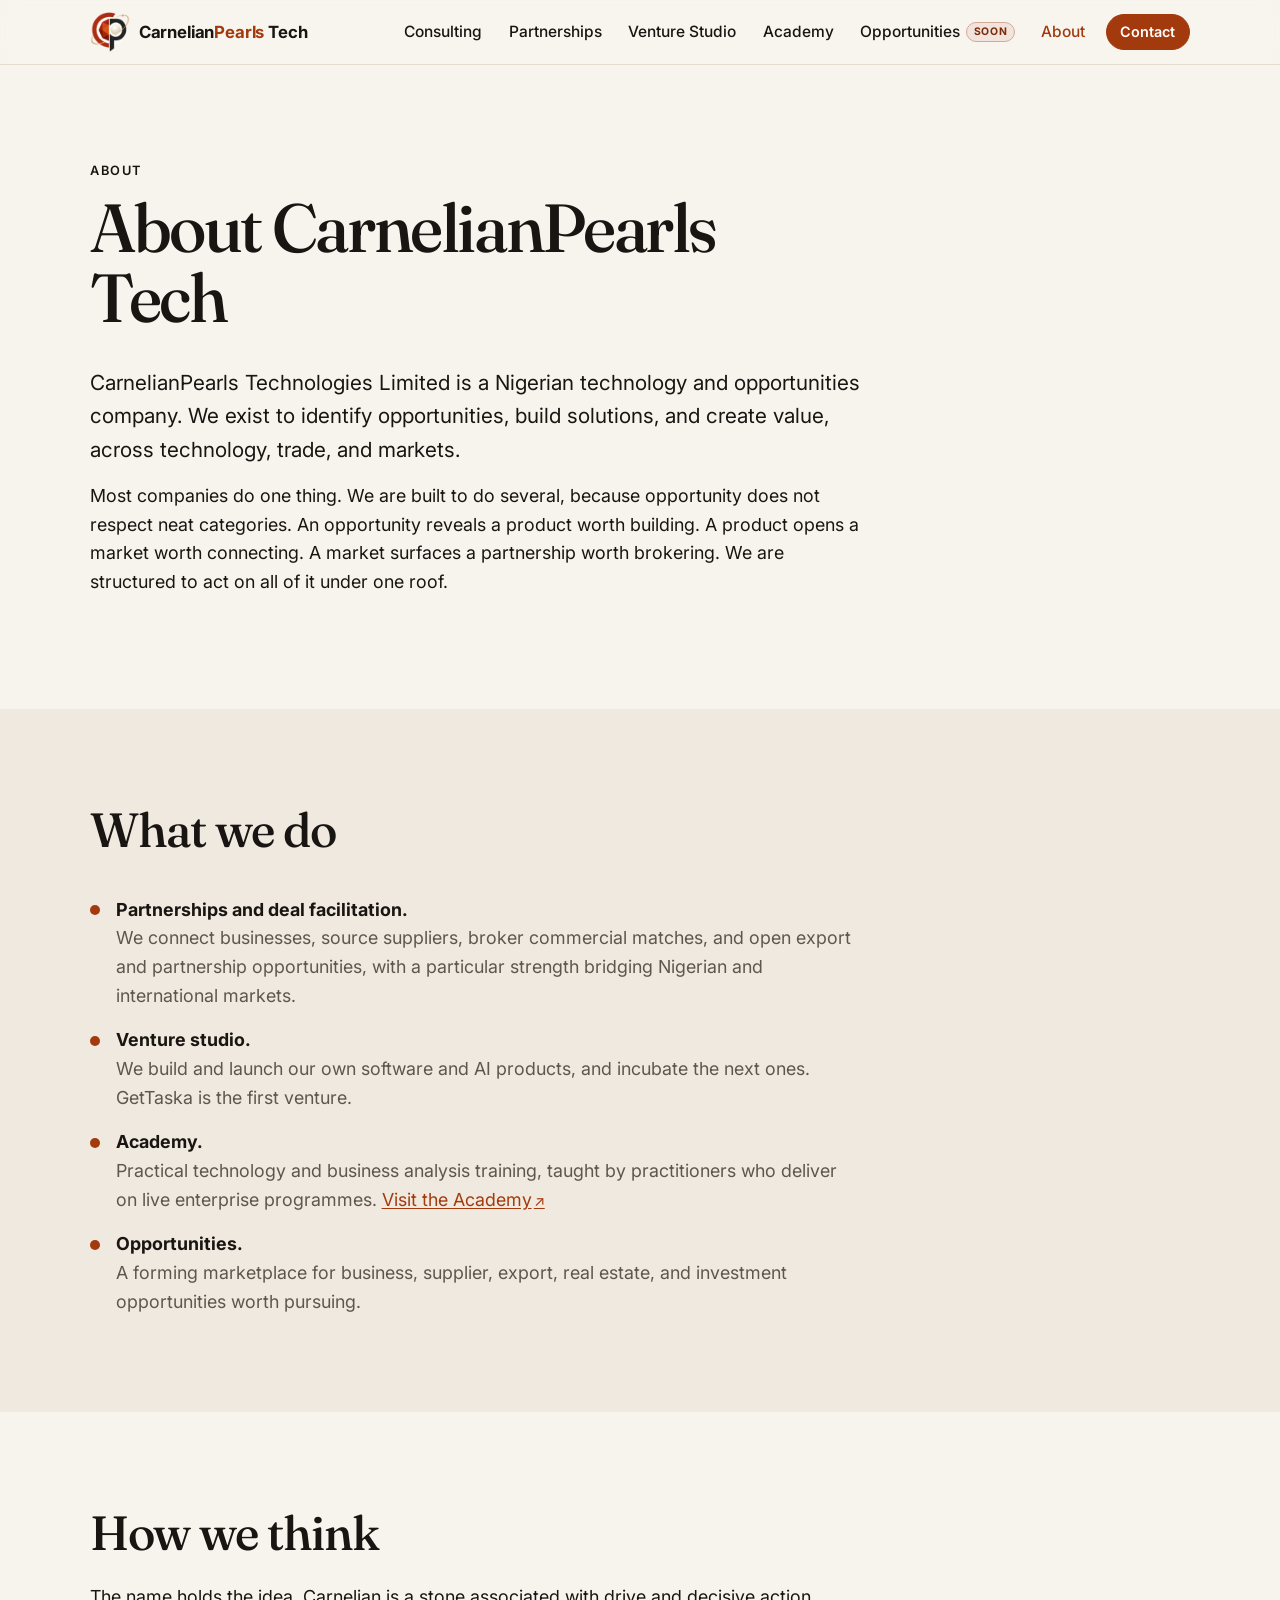
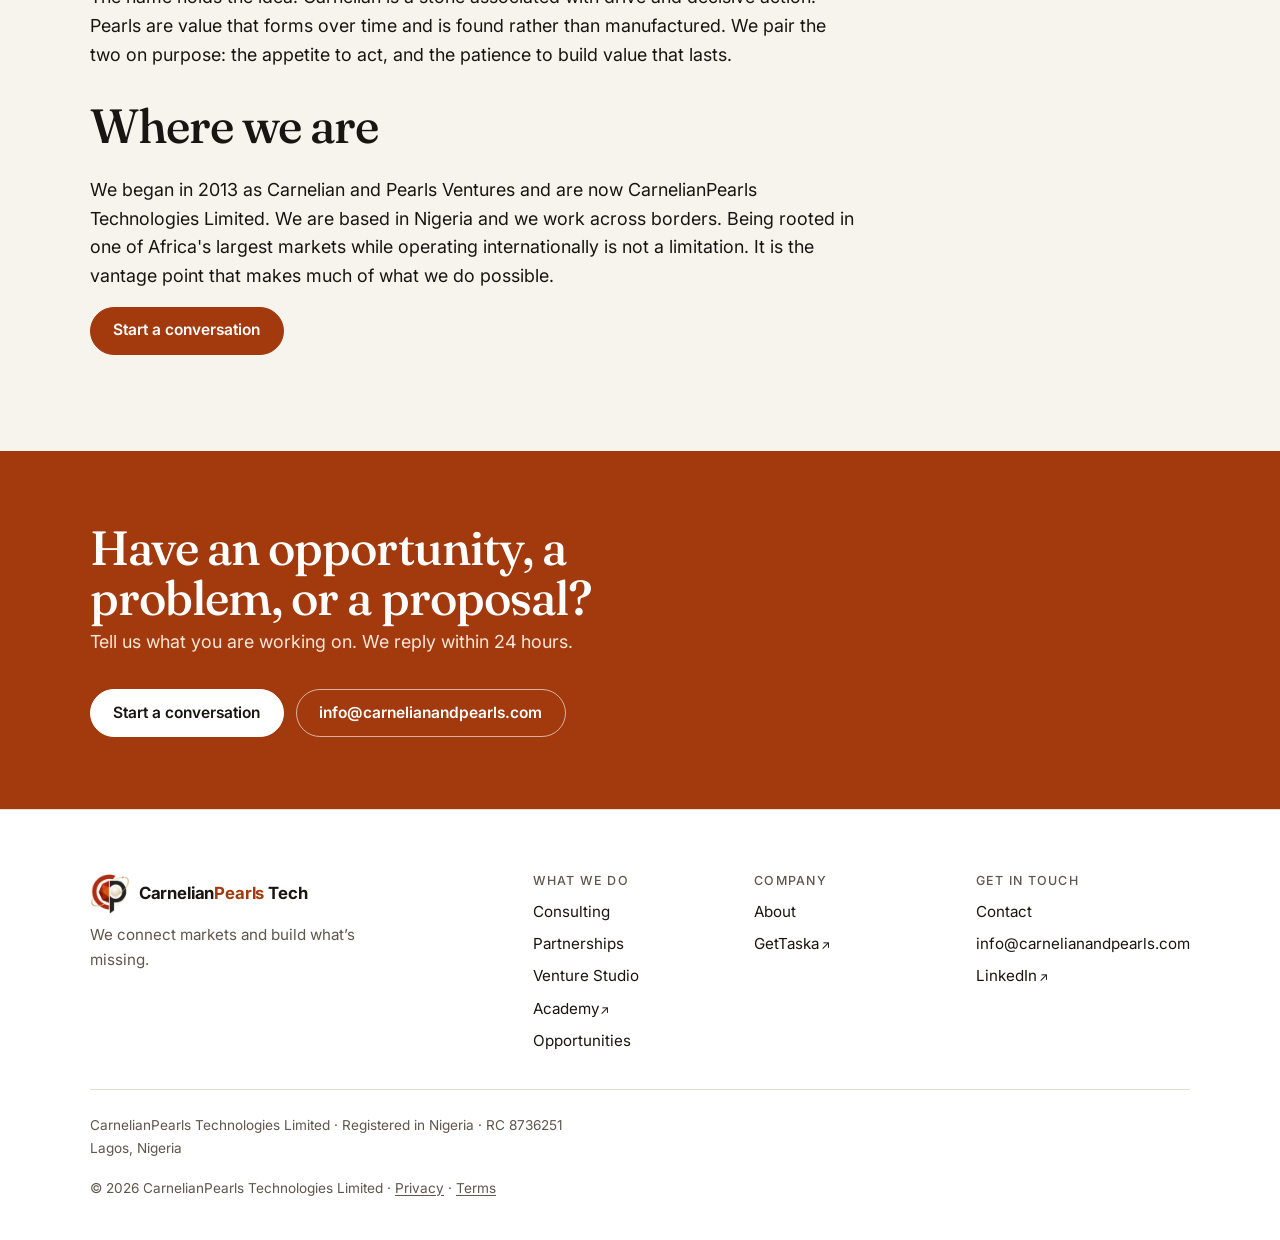
==== about/index.html @ 0b3ea075 "Add consulting page introducing Tosin Dada New /consulting/ page in first person: two-time ServiceNo" ====
<!doctype html>
<html lang="en-GB">
<head>
  <meta charset="UTF-8">
  <meta name="viewport" content="width=device-width, initial-scale=1">

  <title>About | A Nigerian Technology &amp; Opportunities Company | CarnelianPearls Tech</title>
  <meta name="description" content="CarnelianPearls Technologies Limited is a Nigerian technology and opportunities company built to identify opportunities, build solutions, and create value across technology, trade, and markets.">
  <link rel="canonical" href="https://carnelianandpearls.com/about/">

  <meta property="og:type" content="website">
  <meta property="og:site_name" content="CarnelianPearls Tech">
  <meta property="og:title" content="About | CarnelianPearls Tech">
  <meta property="og:description" content="One company holding partnerships, ventures, and opportunities together, because opportunity does not respect neat categories.">
  <meta property="og:url" content="https://carnelianandpearls.com/about/">
  <meta property="og:image" content="https://carnelianandpearls.com/assets/img/og-image.png">
  <meta name="twitter:card" content="summary_large_image">
  <meta name="twitter:title" content="About | CarnelianPearls Tech">
  <meta name="twitter:description" content="A Nigerian technology and opportunities company. The drive to act, and the patience to build value that lasts.">
  <meta name="twitter:image" content="https://carnelianandpearls.com/assets/img/og-image.png">

  <link rel="icon" href="../assets/img/favicon-32.png" type="image/png" sizes="32x32">

  <link rel="icon" href="../assets/img/favicon-48.png" type="image/png" sizes="48x48">

  <link rel="apple-touch-icon" href="../assets/img/apple-touch-icon.png">
  <meta name="theme-color" content="#F7F4EE">

  <link rel="preconnect" href="https://fonts.googleapis.com">
  <link rel="preconnect" href="https://fonts.gstatic.com" crossorigin>
  <link rel="stylesheet" href="https://fonts.googleapis.com/css2?family=Fraunces:opsz,wght@9..144,400;9..144,500;9..144,600&family=Inter:wght@400;500;600;700&display=swap">

  <link rel="stylesheet" href="../assets/css/styles.css">
  <script defer src="../assets/js/main.js"></script>
</head>
<body>
  <a class="skip-link" href="#main">Skip to content</a>

  <!-- ============================= HEADER ============================= -->
  <header class="site-header">
    <div class="container site-header__inner">
      <!-- LOGO SLOT: swap the inline SVG + text below for an SVG logo when ready -->
      <a class="brand" href="../" aria-label="CarnelianPearls Tech, home">
        <img class="brand__mark" src="../assets/img/logo-mark.png" alt="" width="40" height="40">
        <span class="brand__name">Carnelian<b>Pearls</b> Tech</span>
      </a>

      <div class="header-actions">
        <nav class="nav" id="primary-nav" aria-label="Primary">
          <ul class="nav__list">
            <li><a class="nav__link" href="../consulting/">Consulting</a></li>
            <li><a class="nav__link" href="../partnerships/">Partnerships</a></li>
            <li><a class="nav__link" href="../venture-studio/">Venture Studio</a></li>
            <li><a class="nav__link" href="https://academy.carnelianandpearls.com">Academy</a></li>
            <li><a class="nav__link" href="../opportunities/">Opportunities <span class="pill">Soon</span></a></li>
            <li><a class="nav__link" href="../about/" aria-current="page">About</a></li>
          </ul>
        </nav>
        <a class="btn btn--primary btn--small" href="../contact/">Contact</a>
        <button class="nav-toggle" type="button" aria-expanded="false" aria-controls="primary-nav">
          <span class="visually-hidden">Menu</span>
          <span class="nav-toggle__bars" aria-hidden="true"></span>
        </button>
      </div>
    </div>
  </header>

  <main id="main">

    <!-- ============================== INTRO =========================== -->
    <section class="section">
      <div class="container">
        <div class="prose">
          <p class="eyebrow">About</p>
          <h1>About CarnelianPearls Tech</h1>
          <p class="lead">CarnelianPearls Technologies Limited is a Nigerian technology and opportunities company. We exist to identify opportunities, build solutions, and create value, across technology, trade, and markets.</p>
          <p>Most companies do one thing. We are built to do several, because opportunity does not respect neat categories. An opportunity reveals a product worth building. A product opens a market worth connecting. A market surfaces a partnership worth brokering. We are structured to act on all of it under one roof.</p>
        </div>
      </div>
    </section>

    <!-- ============================ WHAT WE DO ======================== -->
    <section class="section section--pearl" aria-labelledby="awwd-heading">
      <div class="container">
        <div class="section__head">
          <h2 id="awwd-heading">What we do</h2>
        </div>
        <ul class="feature-list measure">
          <li><strong>Partnerships and deal facilitation.</strong> <span>We connect businesses, source suppliers, broker commercial matches, and open export and partnership opportunities, with a particular strength bridging Nigerian and international markets.</span></li>
          <li><strong>Venture studio.</strong> <span>We build and launch our own software and AI products, and incubate the next ones. GetTaska is the first venture.</span></li>
          <li><strong>Academy.</strong> <span>Practical technology and business analysis training, taught by practitioners who deliver on live enterprise programmes. <a class="ext" href="https://academy.carnelianandpearls.com" target="_blank" rel="noopener">Visit the Academy</a></span></li>
          <li><strong>Opportunities.</strong> <span>A forming marketplace for business, supplier, export, real estate, and investment opportunities worth pursuing.</span></li>
        </ul>
      </div>
    </section>

    <!-- ============================ HOW WE THINK ====================== -->
    <section class="section" aria-labelledby="think-heading">
      <div class="container">
        <div class="prose">
          <h2 id="think-heading">How we think</h2>
          <p>The name holds the idea. Carnelian is a stone associated with drive and decisive action. Pearls are value that forms over time and is found rather than manufactured. We pair the two on purpose: the appetite to act, and the patience to build value that lasts.</p>
          <h2>Where we are</h2>
          <p>We began in 2013 as Carnelian and Pearls Ventures and are now CarnelianPearls Technologies Limited. We are based in Nigeria and we work across borders. Being rooted in one of Africa's largest markets while operating internationally is not a limitation. It is the vantage point that makes much of what we do possible.</p>
          <div class="btn-row">
            <a class="btn btn--primary" href="../contact/">Start a conversation</a>
          </div>
        </div>
      </div>
    </section>

    <!-- ============================ CLOSING CTA ======================= -->
    <section class="cta-band" aria-labelledby="cta-heading">
      <div class="container">
        <div class="cta-band__text">
          <h2 id="cta-heading">Have an opportunity, a problem, or a proposal?</h2>
          <p>Tell us what you are working on. We reply within 24 hours.</p>
        </div>
        <div class="btn-row">
          <a class="btn btn--primary" href="../contact/">Start a conversation</a>
          <a class="btn btn--light-outline" href="mailto:info@carnelianandpearls.com">info@carnelianandpearls.com</a>
        </div>
      </div>
    </section>

  </main>

  <!-- ============================= FOOTER ============================ -->
  <footer class="site-footer">
    <div class="container">
      <div class="footer__top">
        <div class="footer__brand">
          <a class="brand" href="../" aria-label="CarnelianPearls Tech, home">
            <img class="brand__mark" src="../assets/img/logo-mark.png" alt="" width="40" height="40">
            <span class="brand__name">Carnelian<b>Pearls</b> Tech</span>
          </a>
          <p class="footer__tag">We connect markets and build what&rsquo;s missing.</p>
        </div>
        <div class="footer__cols">
          <div class="footer__col">
            <h3>What we do</h3>
            <ul>
              <li><a href="../consulting/">Consulting</a></li>
              <li><a href="../partnerships/">Partnerships</a></li>
              <li><a href="../venture-studio/">Venture Studio</a></li>
              <li><a class="ext" href="https://academy.carnelianandpearls.com" target="_blank" rel="noopener">Academy</a></li>
              <li><a href="../opportunities/">Opportunities</a></li>
            </ul>
          </div>
          <div class="footer__col">
            <h3>Company</h3>
            <ul>
              <li><a href="../about/">About</a></li>
              <li><a class="ext" href="https://gettaska.com" target="_blank" rel="noopener">GetTaska</a></li>
            </ul>
          </div>
          <div class="footer__col">
            <h3>Get in touch</h3>
            <ul>
              <li><a href="../contact/">Contact</a></li>
              <li><a href="mailto:info@carnelianandpearls.com">info@carnelianandpearls.com</a></li>
              <li><a class="ext" href="https://www.linkedin.com/company/carnelianandpearls/" target="_blank" rel="noopener">LinkedIn</a></li>
            </ul>
          </div>
        </div>
      </div>
      <div class="footer__legal">
        <p>CarnelianPearls Technologies Limited &middot; Registered in Nigeria &middot; RC 8736251<br>
        Lagos, Nigeria</p>
        <p>&copy; 2026 CarnelianPearls Technologies Limited &middot; <a href="../privacy/">Privacy</a> &middot; <a href="../terms/">Terms</a></p>
      </div>
    </div>
  </footer>
</body>
</html>
---- assets/css/styles.css ----
/* ==========================================================================
   CarnelianPearls Tech - shared stylesheet
   One file for the whole site. Mobile-first. British English.
   Sections:
     1.  Design tokens
     2.  Reset and base
     3.  Typography
     4.  Layout primitives
     5.  Skip link and focus
     6.  Header and navigation
     7.  Buttons
     8.  Hero
     9.  Section intros and generic sections
     10. Cards (doorways)
     11. Steps (how we work)
     12. In focus / Taska block
     13. Audience strip
     14. Lists (page content)
     15. Closing CTA band
     16. Footer
     17. Contact page and forms
     18. Legal pages
     19. Utilities and reduced motion
     20. Responsive breakpoints
   ========================================================================== */

/* 1. Design tokens ------------------------------------------------------- */
:root {
  --ink:            #191512; /* near-black text */
  --muted:          #5F564D; /* secondary text */
  --bg:             #F7F4EE; /* pearl base */
  --surface:        #FFFFFF; /* cards */
  --line:           #E4DCCF; /* hairline borders */
  --carnelian:      #A33A0D; /* primary accent, carnelian */
  --carnelian-dark: #7A2A08; /* hover / active */
  --pearl:          #EFE9DF; /* tinted band for alt sections */
  --gold:           #B8892E; /* decorative rules and numerals */
  --gold-text:      #8A6420; /* gold that passes contrast for small text */
  --night:          #2A110A; /* deep carnelian for dark panels */

  --font-sans: "Inter", -apple-system, BlinkMacSystemFont, "Segoe UI", Roboto,
    Helvetica, Arial, sans-serif;
  --font-serif: "Fraunces", Georgia, "Times New Roman", serif;

  --maxw: 1180px;        /* max content width */
  --maxw-text: 70ch;     /* comfortable reading measure */
  --pad: clamp(1.25rem, 5vw, 2.5rem);          /* side padding */
  --section-y: clamp(3rem, 8vw, 6rem);         /* vertical rhythm */
  --radius: 10px;
  --header-h: 64px;
}

/* 2. Reset and base ------------------------------------------------------ */
*,
*::before,
*::after { box-sizing: border-box; }

html { -webkit-text-size-adjust: 100%; scroll-behavior: smooth; }

body {
  margin: 0;
  font-family: var(--font-sans);
  font-size: clamp(1rem, 0.96rem + 0.2vw, 1.125rem); /* 16 to 18px */
  line-height: 1.6;
  color: var(--ink);
  background: var(--bg);
  -webkit-font-smoothing: antialiased;
  text-rendering: optimizeLegibility;
}

img, svg { max-width: 100%; height: auto; display: block; }

a { color: var(--carnelian); text-decoration: underline; text-underline-offset: 2px; }
a:hover { color: var(--carnelian-dark); }

ul, ol { padding-left: 1.25rem; }

hr { border: 0; border-top: 1px solid var(--line); margin: 2rem 0; }

/* 3. Typography ---------------------------------------------------------- */
h1, h2, h3, h4 {
  line-height: 1.12;
  font-family: var(--font-serif);
  font-weight: 500;
  letter-spacing: -0.02em;
  margin: 0 0 0.5em;
  color: var(--ink);
}

h1 { font-size: clamp(2.4rem, 1.4rem + 4vw, 4.25rem); line-height: 1.02; letter-spacing: -0.035em; }
h2 { font-size: clamp(1.9rem, 1.3rem + 2.2vw, 3rem); line-height: 1.06; }
h3 { font-size: clamp(1.15rem, 1rem + 0.7vw, 1.4rem); }
h4 { font-size: 1.05rem; }

p { margin: 0 0 1rem; }

.lead {
  font-size: clamp(1.1rem, 1rem + 0.6vw, 1.3rem);
  color: var(--muted);
  max-width: var(--maxw-text);
}

.eyebrow {
  text-transform: uppercase;
  letter-spacing: 0.12em;
  font-size: 0.8rem;
  font-weight: 600;
  color: var(--muted);
  margin: 0 0 0.75rem;
}

/* 4. Layout primitives --------------------------------------------------- */
.container {
  width: 100%;
  max-width: var(--maxw);
  margin-inline: auto;
  padding-inline: var(--pad);
}

main { display: block; }

.section { padding-block: var(--section-y); }
.section--pearl { background: var(--pearl); }
.section--tight { padding-block: clamp(2rem, 5vw, 3.5rem); }

.measure { max-width: var(--maxw-text); }

.section__head { max-width: var(--maxw-text); margin-bottom: clamp(1.5rem, 4vw, 2.5rem); }
.section__head p { color: var(--muted); }

/* 5. Skip link and focus ------------------------------------------------- */
.skip-link {
  position: absolute;
  left: 0; top: 0;
  transform: translateY(-120%);
  background: var(--ink);
  color: #fff;
  padding: 0.65rem 1rem;
  border-radius: 0 0 var(--radius) 0;
  z-index: 1000;
  text-decoration: none;
  transition: transform 0.15s ease;
}
.skip-link:focus { transform: translateY(0); color: #fff; }

:focus-visible {
  outline: 3px solid var(--carnelian);
  outline-offset: 2px;
  border-radius: 2px;
}

/* 6. Header and navigation ----------------------------------------------- */
.site-header {
  position: sticky;
  top: 0;
  z-index: 100;
  background: color-mix(in srgb, var(--bg) 88%, transparent);
  -webkit-backdrop-filter: saturate(1.4) blur(8px);
  backdrop-filter: saturate(1.4) blur(8px);
  border-bottom: 1px solid var(--line);
}

.site-header__inner {
  display: flex;
  align-items: center;
  justify-content: space-between;
  gap: 1rem;
  min-height: var(--header-h);
}

/* Wordmark / logo slot */
.brand {
  display: inline-flex;
  align-items: center;
  gap: 0.55rem;
  font-weight: 700;
  font-size: 1.05rem;
  letter-spacing: -0.01em;
  color: var(--ink);
  text-decoration: none;
  white-space: nowrap;
}
.brand:hover { color: var(--ink); }
.brand__mark { width: 40px; height: 40px; flex: 0 0 auto; object-fit: contain; }
.brand__name b { color: var(--carnelian); font-weight: 700; }
.footer__col h3, .step h3 { font-family: var(--font-sans); }

/* Primary nav */
.nav { display: flex; align-items: center; gap: 0.25rem; }
.nav__list {
  display: flex;
  align-items: center;
  gap: 0.25rem;
  list-style: none;
  margin: 0;
  padding: 0;
}
.nav__link {
  display: inline-flex;
  align-items: center;
  gap: 0.4rem;
  padding: 0.5rem 0.7rem;
  border-radius: 8px;
  color: var(--ink);
  text-decoration: none;
  font-weight: 500;
  font-size: 0.97rem;
}
.nav__link:hover { color: var(--carnelian-dark); background: var(--pearl); }
.nav__link[aria-current="page"] { color: var(--carnelian); }

.pill {
  display: inline-block;
  font-size: 0.65rem;
  font-weight: 700;
  letter-spacing: 0.06em;
  text-transform: uppercase;
  color: var(--carnelian-dark);
  background: color-mix(in srgb, var(--carnelian) 14%, var(--surface));
  border: 1px solid color-mix(in srgb, var(--carnelian) 30%, var(--line));
  padding: 0.1rem 0.4rem;
  border-radius: 999px;
  line-height: 1.4;
}

/* Hamburger toggle (hidden on desktop) */
.nav-toggle {
  display: none;
  align-items: center;
  justify-content: center;
  width: 44px;
  height: 44px;
  background: transparent;
  border: 1px solid var(--line);
  border-radius: 8px;
  cursor: pointer;
  color: var(--ink);
}
.nav-toggle:hover { background: var(--pearl); }
.nav-toggle__bars,
.nav-toggle__bars::before,
.nav-toggle__bars::after {
  content: "";
  display: block;
  width: 20px;
  height: 2px;
  background: currentColor;
  border-radius: 2px;
  transition: transform 0.2s ease, opacity 0.2s ease;
}
.nav-toggle__bars { position: relative; }
.nav-toggle__bars::before { position: absolute; top: -6px; }
.nav-toggle__bars::after  { position: absolute; top: 6px; }
.nav-toggle[aria-expanded="true"] .nav-toggle__bars { background: transparent; }
.nav-toggle[aria-expanded="true"] .nav-toggle__bars::before { top: 0; transform: rotate(45deg); }
.nav-toggle[aria-expanded="true"] .nav-toggle__bars::after  { top: 0; transform: rotate(-45deg); }

.header-actions { display: flex; align-items: center; gap: 0.6rem; }

/* 7. Buttons ------------------------------------------------------------- */
.btn {
  display: inline-flex;
  align-items: center;
  justify-content: center;
  gap: 0.45rem;
  font: inherit;
  font-weight: 600;
  font-size: 0.97rem;
  line-height: 1.2;
  padding: 0.85rem 1.4rem;
  border-radius: 999px;
  border: 1.5px solid transparent;
  text-decoration: none;
  cursor: pointer;
  transition: background-color 0.15s ease, border-color 0.15s ease, color 0.15s ease;
  white-space: nowrap;
}
.btn--primary { background: var(--carnelian); color: #fff; border-color: var(--carnelian); }
.btn--primary:hover { background: var(--carnelian-dark); border-color: var(--carnelian-dark); color: #fff; }
.btn--secondary { background: transparent; color: var(--ink); border-color: var(--line); }
.btn--secondary:hover { border-color: var(--carnelian); color: var(--carnelian-dark); background: var(--surface); }
.btn--small { padding: 0.5rem 0.85rem; font-size: 0.9rem; }
.btn--block { width: 100%; }

.btn-row { display: flex; flex-wrap: wrap; gap: 0.75rem; }

/* Inline arrow link */
.arrow-link {
  display: inline-flex;
  align-items: center;
  gap: 0.3rem;
  font-weight: 600;
  text-decoration: none;
}
.arrow-link::after { content: "\2192"; transition: transform 0.15s ease; }
.arrow-link:hover::after { transform: translateX(3px); }

/* 8. Hero ---------------------------------------------------------------- */
.hero { position: relative; overflow: hidden; }
.hero__inner {
  position: relative;
  z-index: 1;
  padding-block: clamp(3rem, 9vw, 6.5rem);
  max-width: 56ch;
}
.hero h1 { margin-bottom: 0.5em; }
.hero .lead { margin-bottom: 1.75rem; }
.hero__motif {
  position: absolute;
  z-index: 0;
  inset: 0 0 0 auto;
  width: min(48%, 560px);
  pointer-events: none;
  opacity: 0.85;
}
@media (max-width: 700px) {
  .hero__motif { width: min(58%, 320px); inset: -4% -6% auto auto; height: 320px; opacity: 0.45; }
}

/* 9. Section intros and generic content ---------------------------------- */
.prose { max-width: var(--maxw-text); }
.prose h2 { margin-top: 2rem; }
.prose h2:first-child { margin-top: 0; }
.prose p { color: var(--ink); }
.prose .muted { color: var(--muted); }

/* 10. Cards (doorways) --------------------------------------------------- */
.card-grid {
  display: grid;
  grid-template-columns: 1fr;
  gap: 1.25rem;
}
.card {
  display: flex;
  flex-direction: column;
  gap: 0.6rem;
  background: var(--surface);
  border: 1px solid var(--line);
  border-radius: var(--radius);
  padding: clamp(1.25rem, 3vw, 1.75rem);
  height: 100%;
}
.card__title {
  display: flex;
  align-items: center;
  gap: 0.5rem;
  margin: 0;
  font-size: 1.5rem;
}
.card p { color: var(--muted); margin: 0; flex: 1; }
.card .arrow-link { margin-top: 0.4rem; }

/* 11. Steps (how we work) ------------------------------------------------ */
.steps {
  display: grid;
  grid-template-columns: 1fr;
  gap: 1.25rem;
  counter-reset: step;
  list-style: none;
  padding: 0;
  margin: 0;
}
.step {
  position: relative;
  padding: 1.25rem 1.25rem 1.25rem 1.25rem;
  background: var(--surface);
  border: 1px solid var(--line);
  border-radius: var(--radius);
}
.step__num {
  display: inline-flex;
  align-items: center;
  justify-content: center;
  width: 2rem;
  height: 2rem;
  border-radius: 999px;
  background: color-mix(in srgb, var(--carnelian) 12%, var(--surface));
  color: var(--carnelian-dark);
  font-weight: 700;
  font-size: 0.9rem;
  margin-bottom: 0.6rem;
  border: 1px solid color-mix(in srgb, var(--carnelian) 25%, var(--line));
}
.step h3 { margin: 0 0 0.25rem; font-size: 1.1rem; }
.step p { margin: 0; color: var(--muted); }

/* 12. In focus / Taska block --------------------------------------------- */
.feature {
  display: grid;
  gap: clamp(1.25rem, 4vw, 2.5rem);
  align-items: center;
  grid-template-columns: 1fr;
  background: var(--surface);
  border: 1px solid var(--line);
  border-radius: var(--radius);
  padding: clamp(1.5rem, 4vw, 2.5rem);
}
.feature__body h2,
.feature__body h3 { margin-top: 0; }
.feature__body p { color: var(--muted); }
.feature__motif {
  align-self: stretch;
  min-height: 180px;
  border-radius: var(--radius);
  background:
    radial-gradient(circle at 70% 30%, color-mix(in srgb, var(--carnelian) 22%, transparent), transparent 60%),
    var(--pearl);
  display: grid;
  place-items: center;
}

/* 13. Audience strip ----------------------------------------------------- */
.audience {
  display: flex;
  flex-wrap: wrap;
  gap: 0.5rem 0.75rem;
  align-items: center;
  list-style: none;
  margin: 0 0 1rem;
  padding: 0;
}
.audience li {
  font-weight: 600;
  color: var(--ink);
}
.audience li:not(:last-child)::after {
  content: "\00B7";
  color: var(--carnelian);
  margin-left: 0.75rem;
  font-weight: 700;
}

/* 14. Page content lists ------------------------------------------------- */
.feature-list {
  list-style: none;
  padding: 0;
  margin: 0;
  display: grid;
  gap: 1rem;
}
.feature-list li {
  padding-left: 1.6rem;
  position: relative;
}
.feature-list li::before {
  content: "";
  position: absolute;
  left: 0;
  top: 0.55em;
  width: 0.6rem;
  height: 0.6rem;
  border-radius: 999px;
  background: var(--carnelian);
}
.feature-list strong { display: block; }
.feature-list span { color: var(--muted); }

.check-list { list-style: none; padding: 0; margin: 0; display: grid; gap: 0.65rem; }
.check-list li { position: relative; padding-left: 1.6rem; }
.check-list li::before {
  content: "\2713";
  position: absolute;
  left: 0;
  color: var(--carnelian);
  font-weight: 700;
}

/* 15. Closing CTA band --------------------------------------------------- */
.cta-band { background: var(--carnelian); color: #fff; }
.cta-band .container { padding-block: clamp(2.5rem, 7vw, 4.5rem); }
.cta-band h2 { color: #fff; max-width: 24ch; }
.cta-band p { color: #FBE6DA; max-width: 50ch; }
.cta-band .btn--primary { background: #fff; color: var(--ink); border-color: #fff; }
.cta-band .btn--primary:hover { background: var(--night); color: #fff; border-color: var(--night); }

/* 16. Footer ------------------------------------------------------------- */
.site-footer {
  background: var(--surface);
  border-top: 1px solid var(--line);
  padding-block: clamp(2.5rem, 6vw, 4rem) 1.5rem;
  font-size: 0.95rem;
}
.footer__top {
  display: grid;
  gap: 2rem;
  grid-template-columns: 1fr;
}
.footer__brand .brand { margin-bottom: 0.6rem; }
.footer__tag { color: var(--muted); max-width: 32ch; margin: 0; }
.footer__cols {
  display: grid;
  grid-template-columns: repeat(2, minmax(0, 1fr));
  gap: 1.5rem 1rem;
}
.footer__col h3 {
  font-size: 0.78rem;
  text-transform: uppercase;
  letter-spacing: 0.1em;
  color: var(--muted);
  margin: 0 0 0.75rem;
}
.footer__col ul { list-style: none; margin: 0; padding: 0; display: grid; gap: 0.5rem; }
.footer__col a { color: var(--ink); text-decoration: none; }
.footer__col a:hover { color: var(--carnelian-dark); text-decoration: underline; }
.footer__legal {
  margin-top: 2.25rem;
  padding-top: 1.5rem;
  border-top: 1px solid var(--line);
  color: var(--muted);
  font-size: 0.85rem;
  line-height: 1.7;
}
.footer__legal a { color: var(--muted); }
.footer__legal a:hover { color: var(--carnelian-dark); }
.ext::after { content: "\2197"; font-size: 0.8em; margin-left: 0.15em; }

/* 17. Contact page and forms --------------------------------------------- */
.contact-grid {
  display: grid;
  gap: clamp(1.5rem, 5vw, 3rem);
  grid-template-columns: 1fr;
  align-items: start;
}
.form-card {
  background: var(--surface);
  border: 1px solid var(--line);
  border-radius: var(--radius);
  padding: clamp(1.25rem, 4vw, 2rem);
}
.field { display: grid; gap: 0.35rem; margin-bottom: 1rem; }
.field label { font-weight: 600; font-size: 0.95rem; }
.field .optional { color: var(--muted); font-weight: 400; }
.field input,
.field select,
.field textarea {
  font: inherit;
  color: var(--ink);
  background: var(--bg);
  border: 1px solid var(--line);
  border-radius: 8px;
  padding: 0.65rem 0.8rem;
  width: 100%;
}
.field textarea { resize: vertical; min-height: 7rem; }
.field input:focus,
.field select:focus,
.field textarea:focus {
  outline: 3px solid color-mix(in srgb, var(--carnelian) 45%, transparent);
  outline-offset: 1px;
  border-color: var(--carnelian);
}
.form-note { color: var(--muted); font-size: 0.85rem; margin: 0.5rem 0 0; }
.form-status { margin-top: 0.85rem; font-size: 0.9rem; color: var(--carnelian-dark); min-height: 1.2em; }

.direct-card { background: var(--pearl); border: 1px solid var(--line); border-radius: var(--radius); padding: clamp(1.25rem, 4vw, 2rem); }
.direct-card h2 { font-size: 1.3rem; }
.intent-list { list-style: none; margin: 1rem 0 0; padding: 0; display: grid; gap: 0.6rem; }
.intent-list a {
  display: flex;
  align-items: center;
  justify-content: space-between;
  gap: 0.75rem;
  padding: 0.85rem 1rem;
  background: var(--surface);
  border: 1px solid var(--line);
  border-radius: 8px;
  text-decoration: none;
  color: var(--ink);
  font-weight: 500;
}
.intent-list a:hover { border-color: var(--carnelian); color: var(--carnelian-dark); }
.intent-list a::after { content: "\2192"; color: var(--carnelian); }
.email-line { font-size: 1.05rem; font-weight: 600; word-break: break-word; }

/* 18. Legal pages -------------------------------------------------------- */
.legal { padding-block: var(--section-y); }
.legal .prose h2 { font-size: 1.3rem; }
.legal .prose h3 { font-size: 1.1rem; }
.legal .updated { color: var(--muted); font-size: 0.9rem; }
.placeholder-note {
  background: color-mix(in srgb, var(--carnelian) 8%, var(--surface));
  border: 1px solid color-mix(in srgb, var(--carnelian) 25%, var(--line));
  border-radius: var(--radius);
  padding: 1rem 1.15rem;
  margin: 0 0 2rem;
  font-size: 0.9rem;
  color: var(--ink);
}

/* 19. Utilities and reduced motion --------------------------------------- */
.visually-hidden {
  position: absolute !important;
  width: 1px; height: 1px;
  padding: 0; margin: -1px;
  overflow: hidden; clip: rect(0 0 0 0);
  white-space: nowrap; border: 0;
}
.text-center { text-align: center; }
.mt-0 { margin-top: 0; }
.mb-0 { margin-bottom: 0; }
.stack > * + * { margin-top: 1rem; }

@media (prefers-reduced-motion: reduce) {
  html { scroll-behavior: auto; }
  *, *::before, *::after {
    animation-duration: 0.001ms !important;
    animation-iteration-count: 1 !important;
    transition-duration: 0.001ms !important;
    scroll-behavior: auto !important;
  }
}

/* 20. Responsive breakpoints --------------------------------------------- */

/* >= 640px : two-column footer cols, side-by-side CTA */
@media (min-width: 640px) {
  .steps { grid-template-columns: repeat(3, 1fr); }
  .cta-band .container {
    display: flex;
    align-items: center;
    justify-content: space-between;
    gap: 2rem;
    flex-wrap: wrap;
  }
  .cta-band__text { max-width: 38rem; }
  .cta-band h2 { margin-bottom: 0.25rem; }
  .cta-band p { margin-bottom: 0; }
}

/* >= 768px : contact two-up, feature two-up, footer layout */
@media (min-width: 768px) {
  .contact-grid { grid-template-columns: 1.1fr 0.9fr; }
  .feature { grid-template-columns: 1.4fr 1fr; }
  .feature__media-first .feature__motif { order: -1; }
  .footer__top { grid-template-columns: 1.2fr 2fr; gap: 3rem; }
  .footer__cols { grid-template-columns: repeat(3, 1fr); }
}

/* >= 900px : three doorway cards in a row */
@media (min-width: 900px) {
  .card-grid--3 { grid-template-columns: repeat(3, 1fr); }
}

/* Desktop navigation >= 880px */
@media (min-width: 880px) {
  .nav-toggle { display: none; }
}

/* Four-step variant: 2-up then 4-up */
@media (min-width: 560px) { .steps--4 { grid-template-columns: repeat(2, 1fr); } }
@media (min-width: 980px) { .steps--4 { grid-template-columns: repeat(4, 1fr); } }

/* Mobile navigation < 880px ---------------------------------------------- */
@media (max-width: 879.98px) {
  .nav-toggle { display: inline-flex; }
  .nav {
    position: fixed;
    inset: var(--header-h) 0 auto 0;
    background: var(--bg);
    border-bottom: 1px solid var(--line);
    box-shadow: 0 12px 24px -16px rgba(26, 23, 20, 0.35);
    padding: 0.75rem var(--pad) 1.25rem;
    transform: translateY(-130%);
    transition: transform 0.22s ease;
    visibility: hidden;
  }
  .nav[data-open="true"] { transform: translateY(0); visibility: visible; }
  .nav__list { flex-direction: column; align-items: stretch; gap: 0.1rem; }
  .nav__link { padding: 0.85rem 0.6rem; font-size: 1.05rem; border-radius: 8px; }
  .nav__link:hover { background: var(--pearl); }
}


/* ==========================================================================
   21. Homepage v2 components (Nov 2026 redesign)
   ========================================================================== */

/* Hero: headline left, "Now" panel right */
.hero2 { padding-block: clamp(3rem, 9vw, 6rem) clamp(3rem, 7vw, 5rem); }
.hero2__grid { display: grid; gap: clamp(2rem, 5vw, 3.5rem); align-items: end; }
.hero2__kicker { display: flex; align-items: center; gap: 0.75rem; }
.hero2__kicker::before { content: ""; width: 2rem; height: 2px; background: var(--gold); }
.hero2 h1 em { font-style: italic; color: var(--carnelian); }
.hero2 .lead { color: var(--muted); margin-bottom: 1.75rem; }

.now {
  background: var(--night);
  color: #F7F4EE;
  border-radius: 24px;
  padding: clamp(1.5rem, 4vw, 2rem);
}
.now__head { display: flex; align-items: center; justify-content: space-between; gap: 1rem; padding-bottom: 0.75rem; }
.now__title { font-family: var(--font-serif); font-size: 1.5rem; margin: 0; color: #fff; }
.now__updated { font-size: 0.82rem; color: #D8C9B6; display: inline-flex; align-items: center; gap: 0.5rem; }
.now__updated::before { content: ""; width: 8px; height: 8px; border-radius: 999px; background: #6FCF97; }
.now__list { list-style: none; margin: 0; padding: 0; }
.now__item a {
  display: flex; align-items: center; justify-content: space-between; gap: 1rem;
  padding: 1.1rem 0; border-top: 1px solid #4A2A1F; color: #F7F4EE; text-decoration: none;
}
.now__item a:hover .now__name { text-decoration: underline; }
.now__name { display: block; font-weight: 600; font-size: 1.05rem; }
.now__meta { display: block; font-size: 0.9rem; color: #D8C9B6; }
.tag {
  flex: 0 0 auto; font-size: 0.72rem; font-weight: 700; letter-spacing: 0.06em; text-transform: uppercase;
  border-radius: 999px; padding: 0.3rem 0.65rem; white-space: nowrap;
}
.tag--live { background: #DDF2E5; color: #1C5435; }
.tag--gold { background: #F6E7C8; color: #6B4A0E; }
.tag--soon { background: #4A2A1F; color: #F7F4EE; }

/* Numbers band */
.numbers { background: var(--pearl); border-block: 1px solid var(--line); }
.numbers__grid { list-style: none; margin: 0; padding: clamp(2.5rem, 6vw, 3.5rem) 0; display: grid; gap: 2rem; grid-template-columns: 1fr; }
.numbers__item { border-top: 2px solid var(--gold); padding-top: 1.1rem; }
.numbers__value { display: block; font-family: var(--font-serif); font-size: clamp(2.6rem, 2rem + 2vw, 3.5rem); line-height: 1; letter-spacing: -0.03em; margin-bottom: 0.6rem; }
.numbers__label { color: var(--muted); font-size: 0.95rem; line-height: 1.5; }

/* What we do: numbered editorial list */
.split { display: grid; gap: clamp(2rem, 5vw, 3.5rem); }
.split__intro p { color: var(--muted); }
.work-list { list-style: none; margin: 0; padding: 0; border-bottom: 1px solid #D9CFC0; counter-reset: work; }
.work-list li { counter-increment: work; }
.work-list a {
  display: grid; gap: 0.5rem 2rem; padding: 1.6rem 0; border-top: 1px solid #D9CFC0;
  color: var(--ink); text-decoration: none; grid-template-columns: 2.5rem 1fr;
}
.work-list a::before { content: counter(work, decimal-leading-zero); font-family: var(--font-serif); color: var(--gold-text); font-size: 1.1rem; padding-top: 0.45rem; }
.work-list__name { font-family: var(--font-serif); font-size: clamp(1.6rem, 1.3rem + 1vw, 2rem); letter-spacing: -0.02em; display: flex; align-items: center; gap: 0.6rem; flex-wrap: wrap; }
.work-list__desc { grid-column: 2; color: var(--muted); }
.work-list__cta { color: var(--carnelian); font-weight: 600; white-space: nowrap; }
.work-list a:hover .work-list__name { color: var(--carnelian-dark); }

/* The name section */
.name-band { background: var(--ink); color: #F7F4EE; }
.name-band h2 { color: #fff; }
.name-band .eyebrow { color: #CDBFAE; }
.name-band p { color: #D8CDBF; }
.name-band__grid { display: grid; gap: clamp(2rem, 5vw, 4rem); align-items: center; }
.stones { display: grid; grid-template-columns: repeat(2, minmax(0, 1fr)); gap: 1.25rem; }
.stone { border-radius: 20px; padding: clamp(1.25rem, 3vw, 1.75rem); display: flex; flex-direction: column; gap: 0.9rem; }
.stone--carnelian { background: var(--night); }
.stone--pearl { background: #2B2622; }
.stone__orb { width: 64px; height: 64px; border-radius: 999px; }
.stone--carnelian .stone__orb { background: radial-gradient(circle at 32% 30%, #E06A35, #A33A0D 55%, #5C1D06); }
.stone--pearl .stone__orb { background: radial-gradient(circle at 32% 30%, #FFFFFF, #EDE4D6 50%, #BBAE9C); }
.stone h3 { color: #fff; margin: 0; font-size: 1.6rem; }
.stone p { margin: 0; font-size: 0.95rem; }

/* How we work: ruled steps */
.steps--ruled .step { background: transparent; border: 0; border-top: 2px solid var(--ink); border-radius: 0; padding: 1.25rem 0 0; }
.steps--ruled .step__num { all: unset; display: block; font-size: 0.8rem; font-weight: 700; letter-spacing: 0.14em; color: var(--gold-text); margin-bottom: 0.6rem; }
.steps--ruled .step h3 { font-family: var(--font-serif); font-size: 1.6rem; margin-bottom: 0.5rem; }

/* GetTaska block */
.taska {
  background: #1F3B30; color: #F4F1EA; border-radius: 32px; overflow: hidden;
  padding: clamp(2rem, 6vw, 4rem) clamp(1.5rem, 5vw, 3.5rem) 0;
  display: grid; gap: 2.5rem; align-items: end;
}
.taska h2 { color: #fff; }
.taska .eyebrow { color: #B9D3C6; }
.taska__body { padding-bottom: clamp(2rem, 6vw, 4rem); }
.taska__body p { color: #D9E5DE; }
.taska__trades { color: #B9D3C6 !important; font-size: 0.95rem; }
.btn--taska { background: #E8743B; color: var(--ink); border-color: #E8743B; font-weight: 700; }
.btn--taska:hover { background: #fff; border-color: #fff; color: var(--ink); }
.phone { justify-self: center; width: 280px; height: 520px; background: #0F1A15; border-radius: 40px 40px 0 0; padding: 12px 12px 0; }
.phone__screen { height: 100%; background: #FBFAF7; border-radius: 30px 30px 0 0; overflow: hidden; display: flex; flex-direction: column; color: var(--ink); }
.phone__top { background: #2F5D4A; padding: 1.75rem 1.1rem 1.1rem; display: grid; gap: 0.75rem; }
.phone__q { color: #fff; font-weight: 700; font-size: 1.1rem; }
.phone__search { background: #fff; border-radius: 10px; padding: 0.6rem 0.75rem; font-size: 0.8rem; color: var(--muted); }
.phone__grid { list-style: none; margin: 0; padding: 1rem 0.85rem; display: grid; grid-template-columns: repeat(2, minmax(0, 1fr)); gap: 0.6rem; }
.phone__grid li { background: #fff; border: 1px solid var(--line); border-radius: 10px; padding: 0.55rem 0.6rem; font-size: 0.8rem; font-weight: 600; }

/* Founder quote */
.founder { background: var(--pearl); border-top: 1px solid var(--line); }
.founder__grid { display: grid; gap: clamp(2rem, 5vw, 3.5rem); align-items: start; }
.founder blockquote { margin: 0; }
.founder blockquote p { font-family: var(--font-serif); font-size: clamp(1.6rem, 1.2rem + 1.6vw, 2.5rem); line-height: 1.2; letter-spacing: -0.02em; color: var(--ink); margin: 0; }
.founder blockquote p::before { content: "\201C"; display: block; font-size: 5rem; line-height: 0.6; color: var(--gold); margin-bottom: 0.75rem; }
.founder__bio { border-left: 2px solid var(--gold); padding-left: 1.75rem; }
.founder__name { font-family: var(--font-serif); font-size: 1.75rem; margin: 0 0 0.25rem; }
.founder__role { font-weight: 600; color: var(--muted); font-size: 0.95rem; margin-bottom: 1rem; }
.founder__bio p { color: var(--muted); }
.founder__creds { list-style: none; margin: 0 0 1.25rem; padding: 0; display: grid; gap: 0.35rem; }

/* Who we work with */
.doors { list-style: none; margin: 0; padding: 0; display: grid; gap: 0 2.5rem; grid-template-columns: 1fr; }
.doors a { display: flex; flex-direction: column; gap: 0.4rem; padding: 1.5rem 0; border-top: 1px solid #D9CFC0; color: var(--ink); text-decoration: none; }
.doors__name { font-weight: 700; font-size: 1.15rem; }
.doors__desc { color: var(--muted); font-size: 0.95rem; }
.doors__cta { color: var(--carnelian); font-weight: 600; font-size: 0.95rem; }
.doors a:hover .doors__name { color: var(--carnelian-dark); }

@media (min-width: 640px) {
  .numbers__grid { grid-template-columns: repeat(2, minmax(0, 1fr)); }
  .doors { grid-template-columns: repeat(2, minmax(0, 1fr)); }
}
@media (min-width: 768px) {
  .work-list a { grid-template-columns: 2.5rem 15rem 1fr; align-items: baseline; }
  .work-list__desc { grid-column: auto; }
  .work-list a::before { padding-top: 0; }
}
@media (min-width: 900px) {
  .hero2__grid { grid-template-columns: 1.5fr 1fr; }
  .numbers__grid { grid-template-columns: repeat(4, minmax(0, 1fr)); }
  .split { grid-template-columns: 1fr 2fr; }
  .name-band__grid { grid-template-columns: 1fr 1fr; }
  .taska { grid-template-columns: 1.2fr 1fr; }
  .founder__grid { grid-template-columns: 3fr 2fr; }
  .doors { grid-template-columns: repeat(4, minmax(0, 1fr)); }
}
.pt-0 { padding-top: 0; }

/* Small phones: keep the header inside the viewport */
@media (max-width: 420px) {
  .site-header__inner { gap: 0.5rem; }
  .brand { font-size: 0.95rem; gap: 0.4rem; }
  .brand__mark { width: 34px; height: 34px; }
  .header-actions { gap: 0.4rem; }
  .btn--small { padding: 0.5rem 0.8rem; }
}

/* Secondary button on the carnelian CTA band */
.btn--light-outline { background: transparent; color: #fff; border-color: rgba(255,255,255,0.6); }
.btn--light-outline:hover { background: #fff; color: var(--ink); border-color: #fff; }
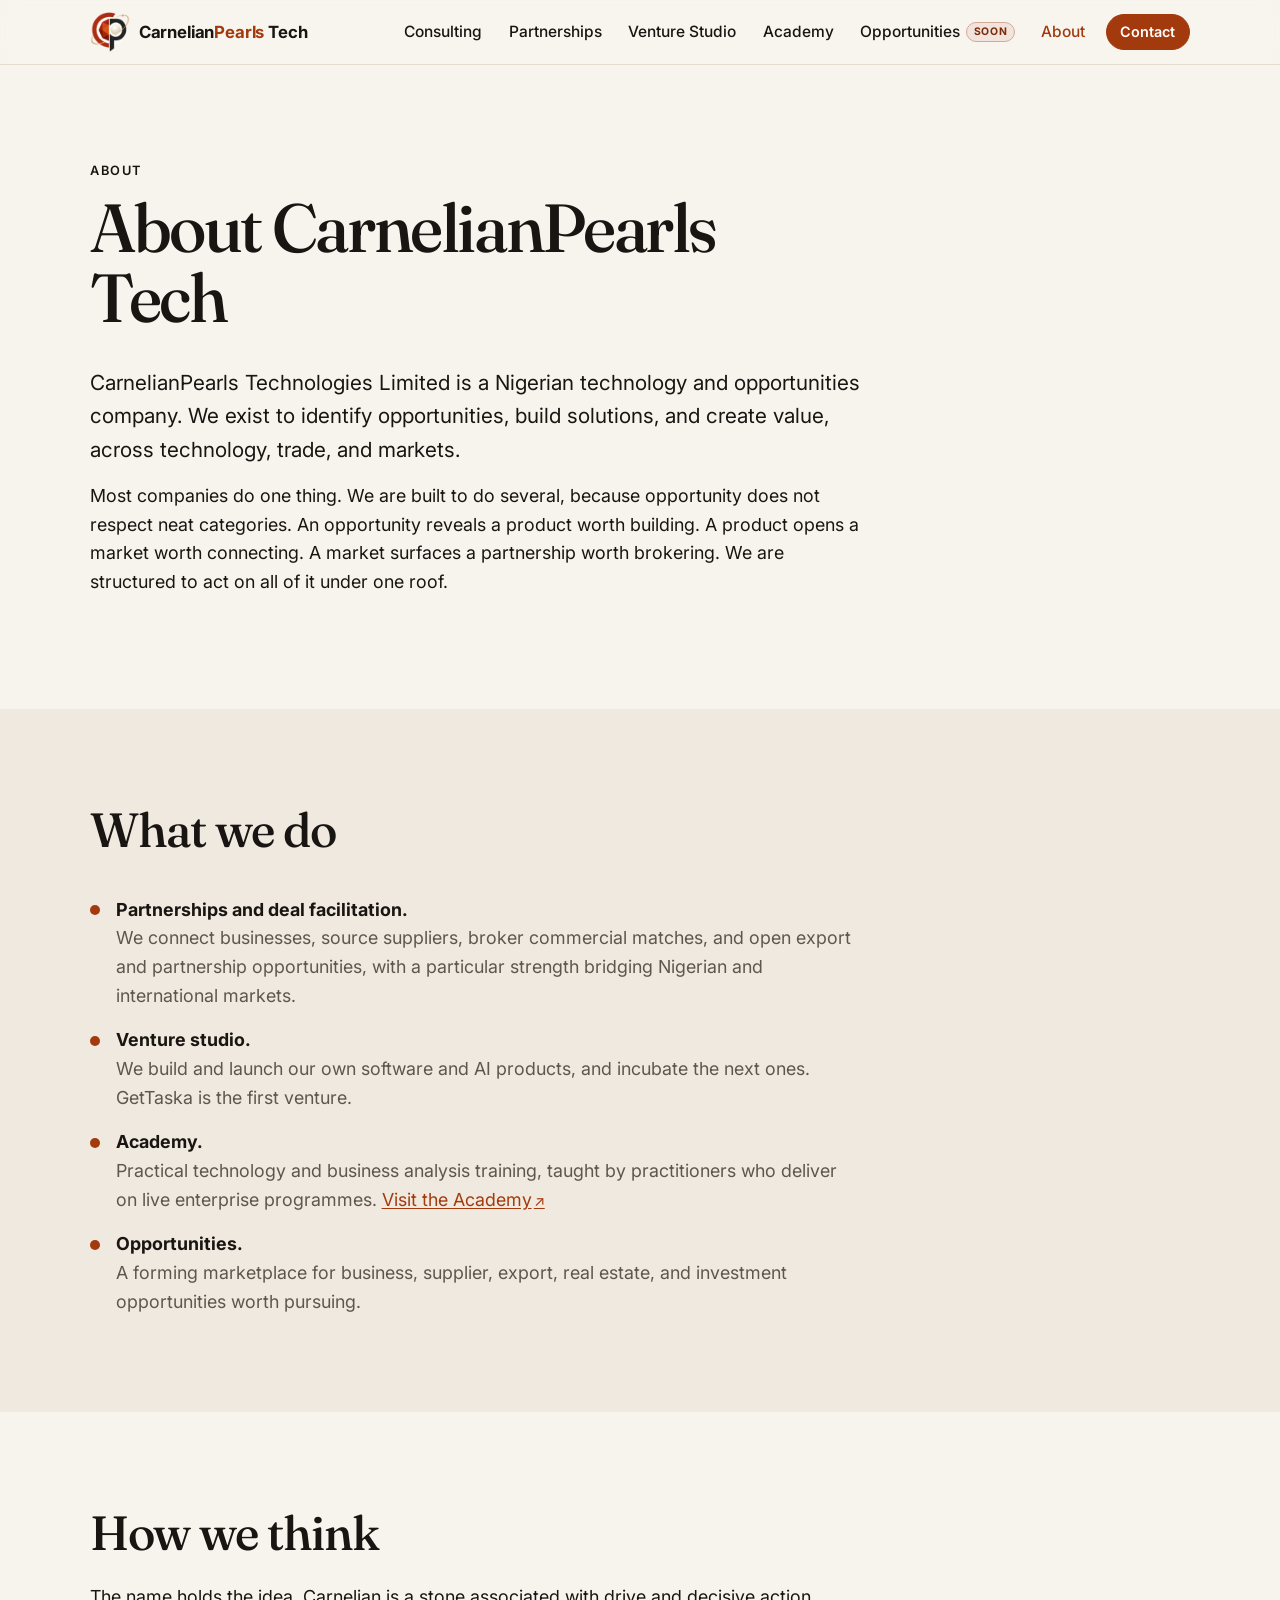
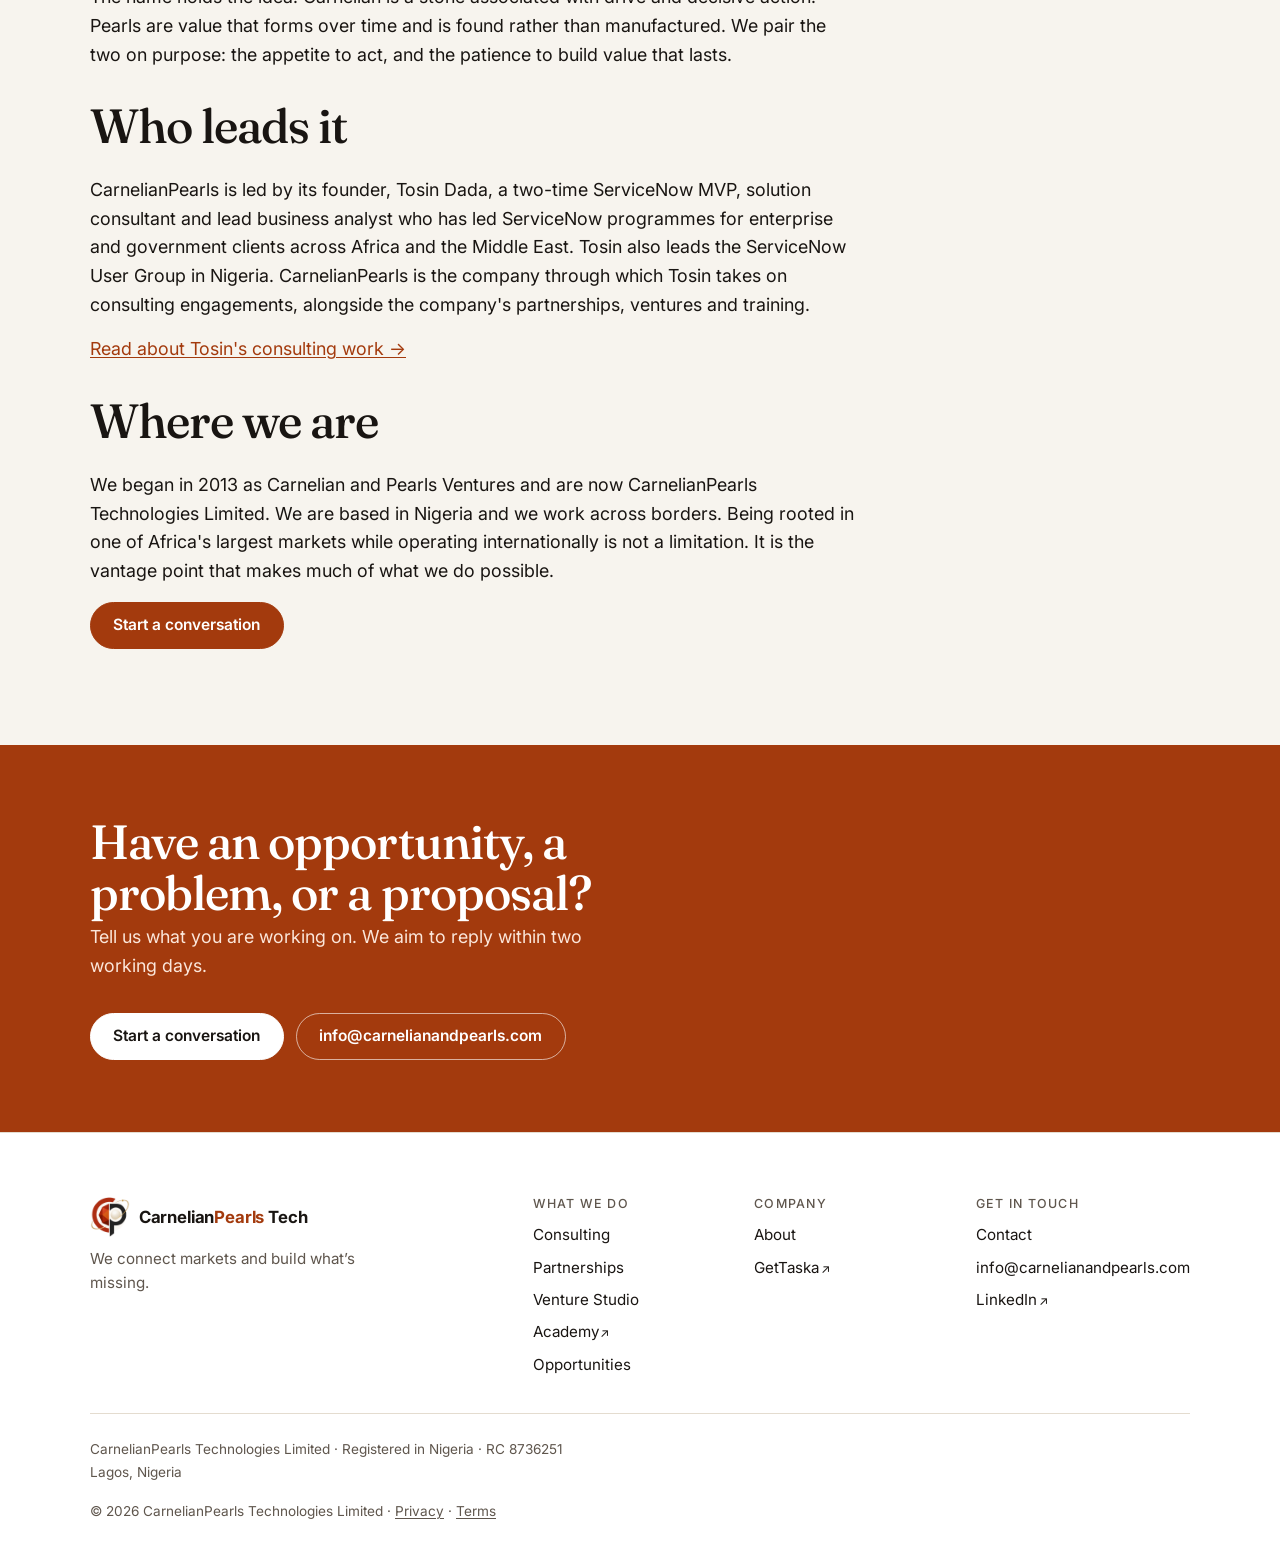
==== commit 4b9c42f9: "Surface consulting across the site and soften the reply promise - Homepage: hero names Tosin Dada an" ====
--- a/about/index.html
+++ b/about/index.html
@@ -100,6 +100,10 @@
         <div class="prose">
           <h2 id="think-heading">How we think</h2>
           <p>The name holds the idea. Carnelian is a stone associated with drive and decisive action. Pearls are value that forms over time and is found rather than manufactured. We pair the two on purpose: the appetite to act, and the patience to build value that lasts.</p>
+          <h2>Who leads it</h2>
+          <p>CarnelianPearls is led by its founder, Tosin Dada, a two-time ServiceNow MVP, solution consultant and lead business analyst who has led ServiceNow programmes for enterprise and government clients across Africa and the Middle East. Tosin also leads the ServiceNow User Group in Nigeria. CarnelianPearls is the company through which Tosin takes on consulting engagements, alongside the company's partnerships, ventures and training.</p>
+          <p><a href="../consulting/">Read about Tosin's consulting work &rarr;</a></p>
+
           <h2>Where we are</h2>
           <p>We began in 2013 as Carnelian and Pearls Ventures and are now CarnelianPearls Technologies Limited. We are based in Nigeria and we work across borders. Being rooted in one of Africa's largest markets while operating internationally is not a limitation. It is the vantage point that makes much of what we do possible.</p>
           <div class="btn-row">
@@ -114,7 +118,7 @@
       <div class="container">
         <div class="cta-band__text">
           <h2 id="cta-heading">Have an opportunity, a problem, or a proposal?</h2>
-          <p>Tell us what you are working on. We reply within 24 hours.</p>
+          <p>Tell us what you are working on. We aim to reply within two working days.</p>
         </div>
         <div class="btn-row">
           <a class="btn btn--primary" href="../contact/">Start a conversation</a>
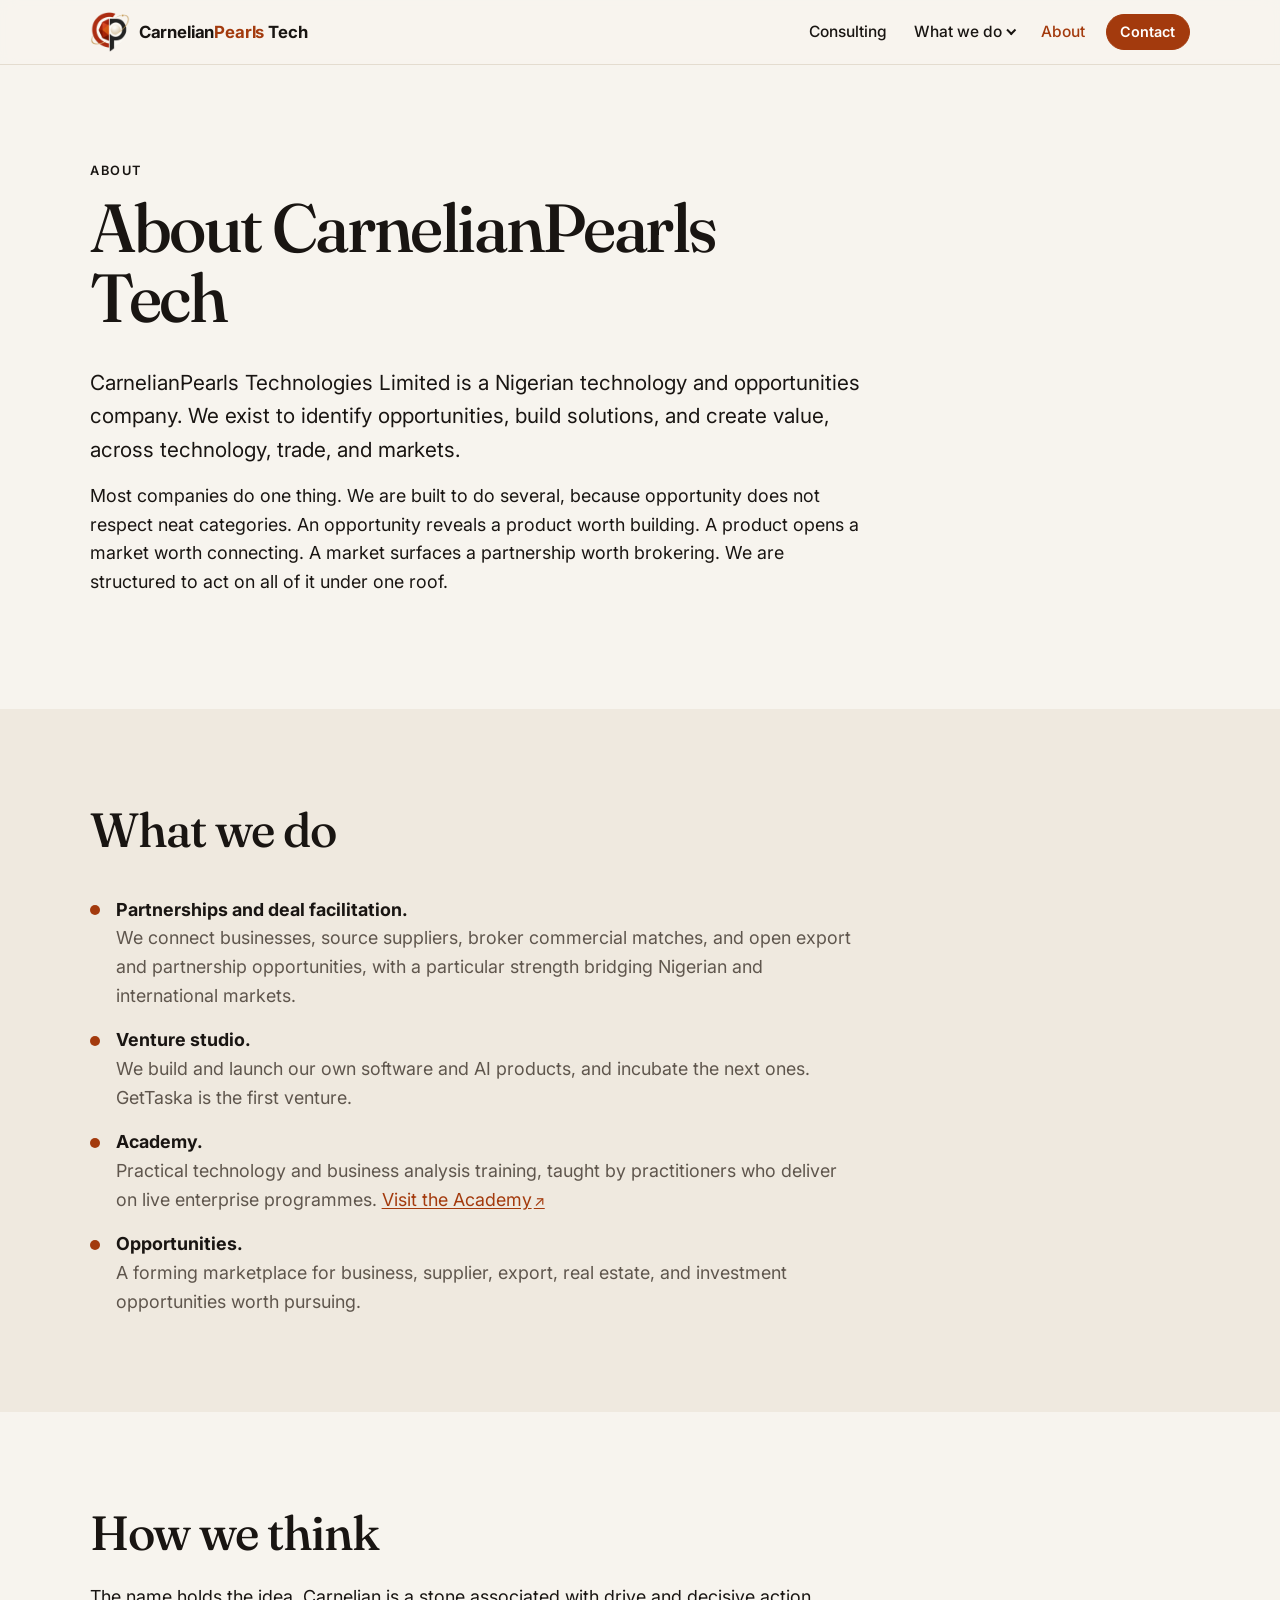
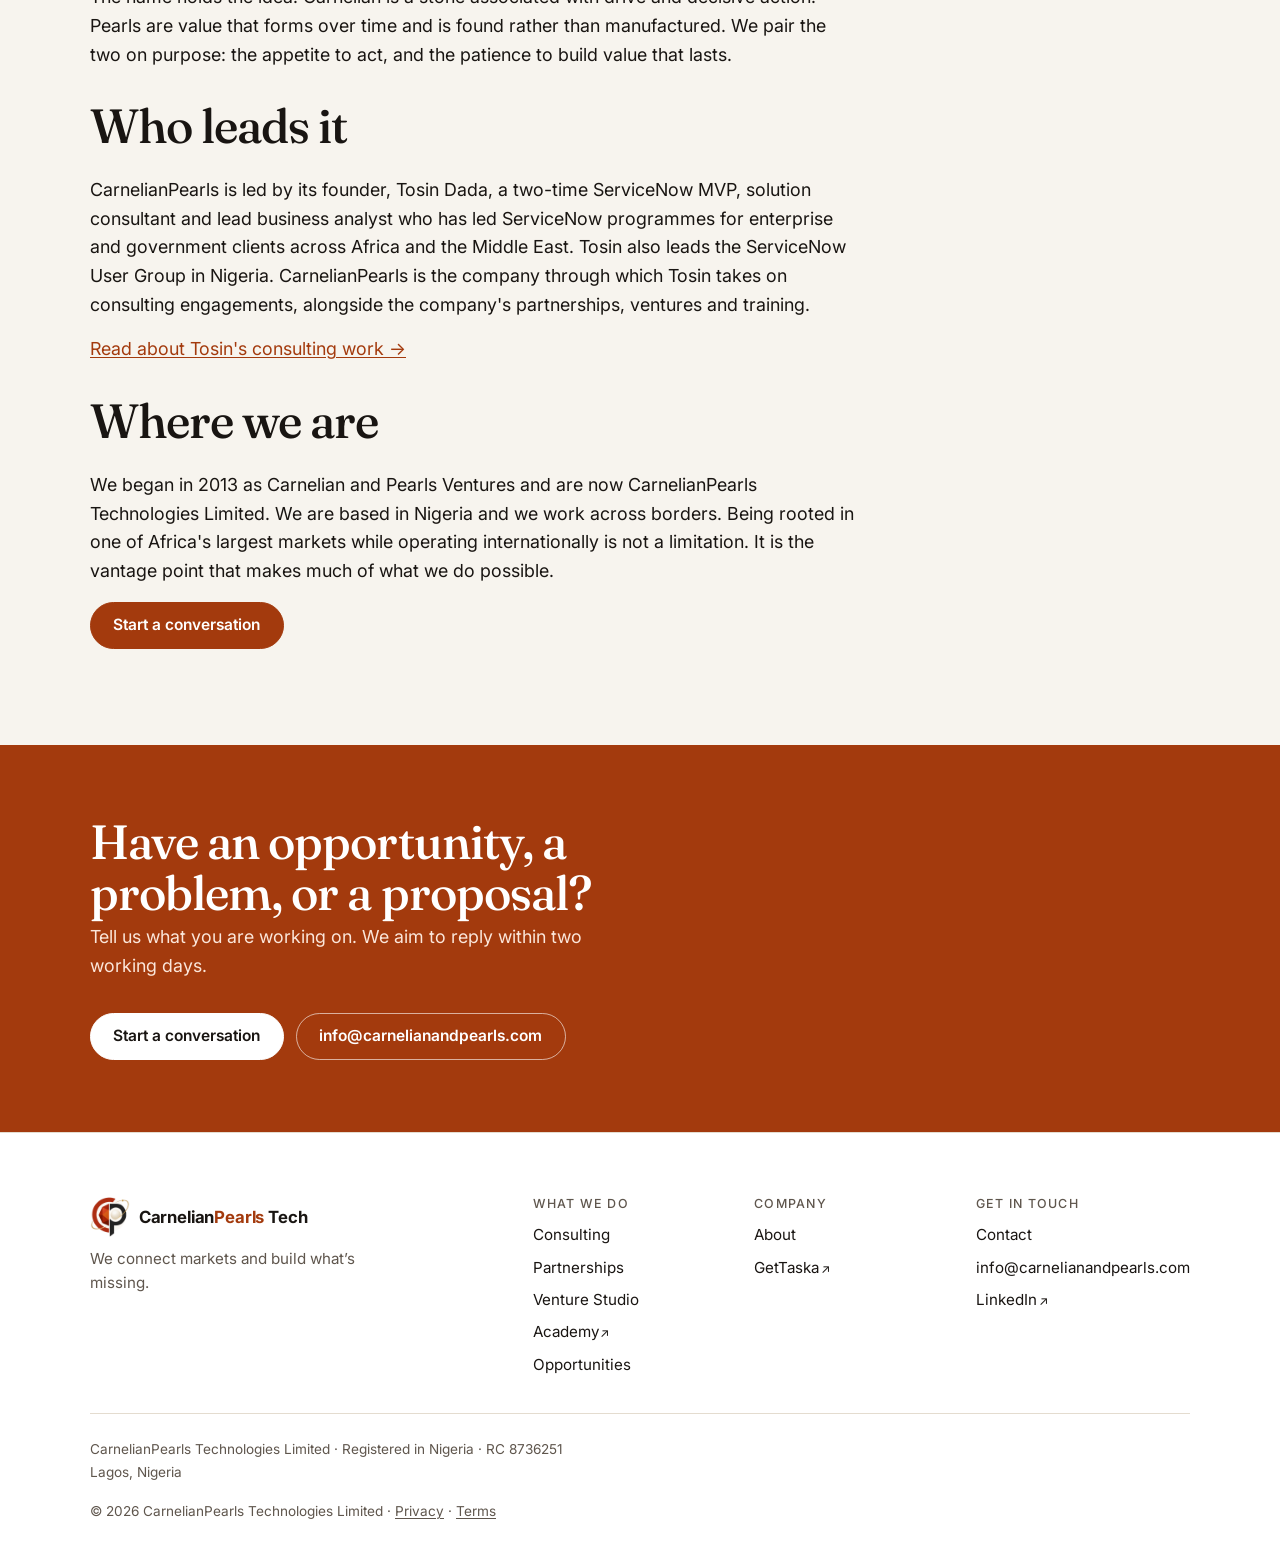
==== commit eba25f5d: "Group company services under a "What we do" dropdown The header had six top-level items. Consulting " ====
--- a/about/index.html
+++ b/about/index.html
@@ -49,10 +49,15 @@
         <nav class="nav" id="primary-nav" aria-label="Primary">
           <ul class="nav__list">
             <li><a class="nav__link" href="../consulting/">Consulting</a></li>
-            <li><a class="nav__link" href="../partnerships/">Partnerships</a></li>
-            <li><a class="nav__link" href="../venture-studio/">Venture Studio</a></li>
-            <li><a class="nav__link" href="https://academy.carnelianandpearls.com">Academy</a></li>
-            <li><a class="nav__link" href="../opportunities/">Opportunities <span class="pill">Soon</span></a></li>
+            <li class="nav__group">
+              <button class="nav__link nav__trigger" type="button" aria-expanded="false" aria-controls="nav-what-we-do">What we do <span class="nav__caret" aria-hidden="true"></span></button>
+              <ul class="nav__sub" id="nav-what-we-do">
+                <li><a class="nav__link" href="../partnerships/">Partnerships</a></li>
+                <li><a class="nav__link" href="../venture-studio/">Venture Studio</a></li>
+                <li><a class="nav__link" href="https://academy.carnelianandpearls.com">Academy</a></li>
+                <li><a class="nav__link" href="../opportunities/">Opportunities <span class="pill">Soon</span></a></li>
+              </ul>
+            </li>
             <li><a class="nav__link" href="../about/" aria-current="page">About</a></li>
           </ul>
         </nav>
--- a/assets/css/styles.css
+++ b/assets/css/styles.css
@@ -822,6 +822,107 @@
   .btn--small { padding: 0.5rem 0.8rem; }
 }
 
+/* Consulting intro: headshot beside the text on wide screens, above it on phones */
+.person-intro { display: grid; gap: 1.75rem; align-items: start; }
+.person-intro__photo {
+  width: min(180px, 50%);
+  height: auto;
+  aspect-ratio: 1;
+  object-fit: cover;
+  border-radius: 20px;
+  border: 1px solid var(--line);
+}
+@media (min-width: 880px) {
+  .person-intro { grid-template-columns: minmax(0, 1fr) 300px; gap: clamp(2rem, 5vw, 4rem); }
+  .person-intro__photo { grid-column: 2; grid-row: 1; width: 100%; position: sticky; top: calc(var(--header-h) + 1.5rem); }
+  .person-intro .prose { grid-column: 1; grid-row: 1; }
+}
+
+/* Narrow Android phones (~360px): tighten further so the menu button keeps
+   its edge padding instead of touching the screen edge. */
+@media (max-width: 400px) {
+  .brand { font-size: 0.88rem; gap: 0.35rem; }
+  .brand__mark { width: 30px; height: 30px; }
+  .btn--small { padding: 0.45rem 0.65rem; }
+}
+
+/* Smallest phones (~320px): the wordmark no longer fits beside Contact and
+   the menu button, so show the logo mark alone. The link keeps its
+   aria-label, so screen readers still announce the brand. */
+@media (max-width: 350px) {
+  .brand__name { display: none; }
+}
+
 /* Secondary button on the carnelian CTA band */
 .btn--light-outline { background: transparent; color: #fff; border-color: rgba(255,255,255,0.6); }
 .btn--light-outline:hover { background: #fff; color: var(--ink); border-color: #fff; }
+
+/* ==========================================================================
+   22. "What we do" dropdown in the primary nav
+   Desktop: a click/tap-to-open panel (also opens on hover where the device
+   has a real pointer). Mobile: the group is always expanded inside the
+   slide-down menu, under a small label, so nothing needs an extra tap.
+   ========================================================================== */
+.nav__group { position: relative; }
+.nav__trigger {
+  background: none;
+  border: 0;
+  font: inherit;
+  font-weight: 500;
+  font-size: 0.97rem;
+  cursor: pointer;
+}
+.nav__trigger.is-current { color: var(--carnelian); }
+.nav__caret {
+  width: 0.42em;
+  height: 0.42em;
+  border-right: 2px solid currentColor;
+  border-bottom: 2px solid currentColor;
+  transform: translateY(-0.15em) rotate(45deg);
+  transition: transform 0.2s ease;
+}
+.nav__trigger[aria-expanded="true"] .nav__caret { transform: translateY(0.1em) rotate(-135deg); }
+.nav__sub { list-style: none; margin: 0; padding: 0; }
+
+@media (min-width: 880px) {
+  .nav__sub {
+    display: none;
+    position: absolute;
+    top: 100%;
+    left: 0;
+    z-index: 60;
+    min-width: 15rem;
+    padding: 0.4rem;
+    background: var(--surface);
+    border: 1px solid var(--line);
+    border-radius: 12px;
+    box-shadow: 0 18px 36px -18px rgba(26, 23, 20, 0.35);
+  }
+  /* Invisible bridge so the pointer can travel from trigger to panel */
+  .nav__sub::before { content: ""; position: absolute; left: 0; right: 0; top: -0.6rem; height: 0.6rem; }
+  .nav__trigger[aria-expanded="true"] + .nav__sub { display: block; }
+  .nav__sub .nav__link { display: flex; width: 100%; justify-content: space-between; }
+}
+@media (min-width: 880px) and (hover: hover) {
+  .nav__group:hover .nav__sub { display: block; }
+}
+
+@media (max-width: 879.98px) {
+  .nav__trigger {
+    pointer-events: none;
+    padding: 0.9rem 0.6rem 0.3rem;
+    font-size: 0.78rem;
+    font-weight: 600;
+    letter-spacing: 0.08em;
+    text-transform: uppercase;
+    color: var(--muted);
+  }
+  .nav__trigger.is-current { color: var(--muted); }
+  .nav__caret { display: none; }
+  .nav__sub {
+    display: block;
+    margin: 0 0 0.35rem 0.6rem;
+    padding-left: 0.5rem;
+    border-left: 2px solid var(--line);
+  }
+}
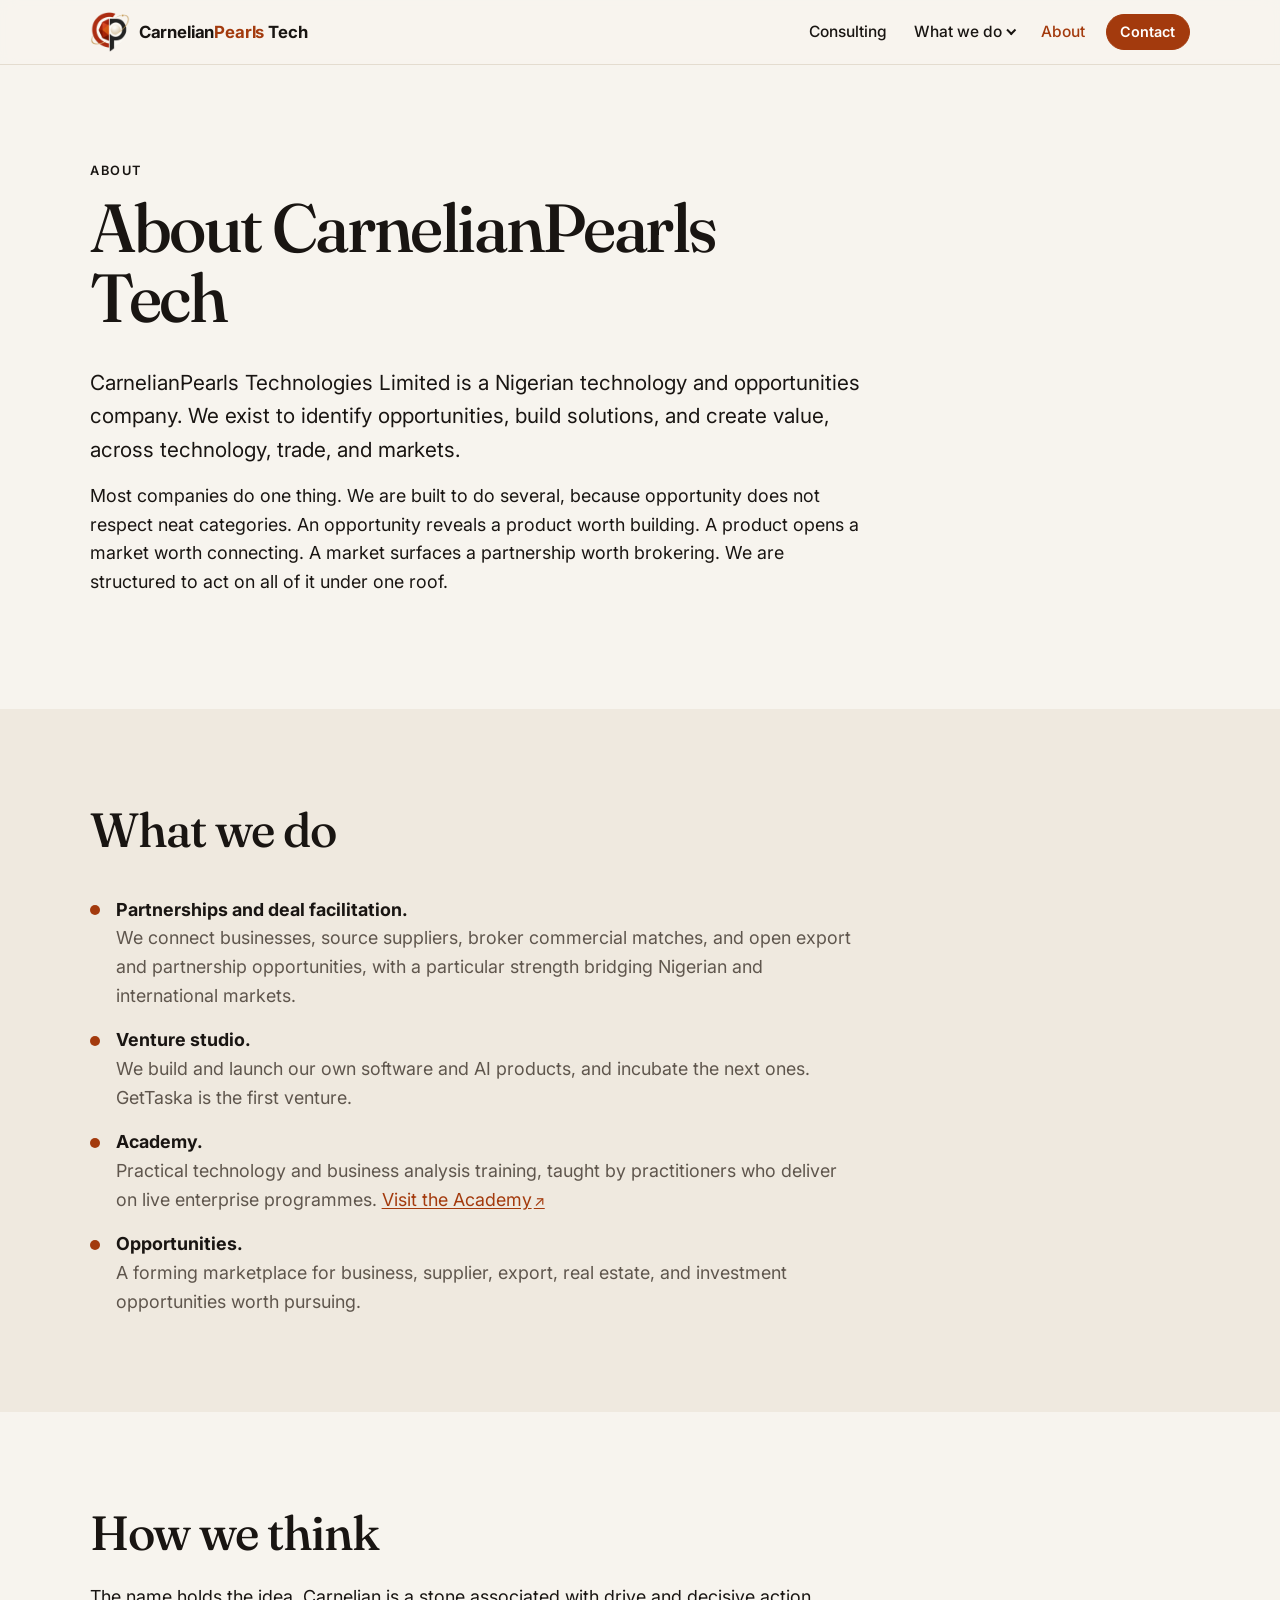
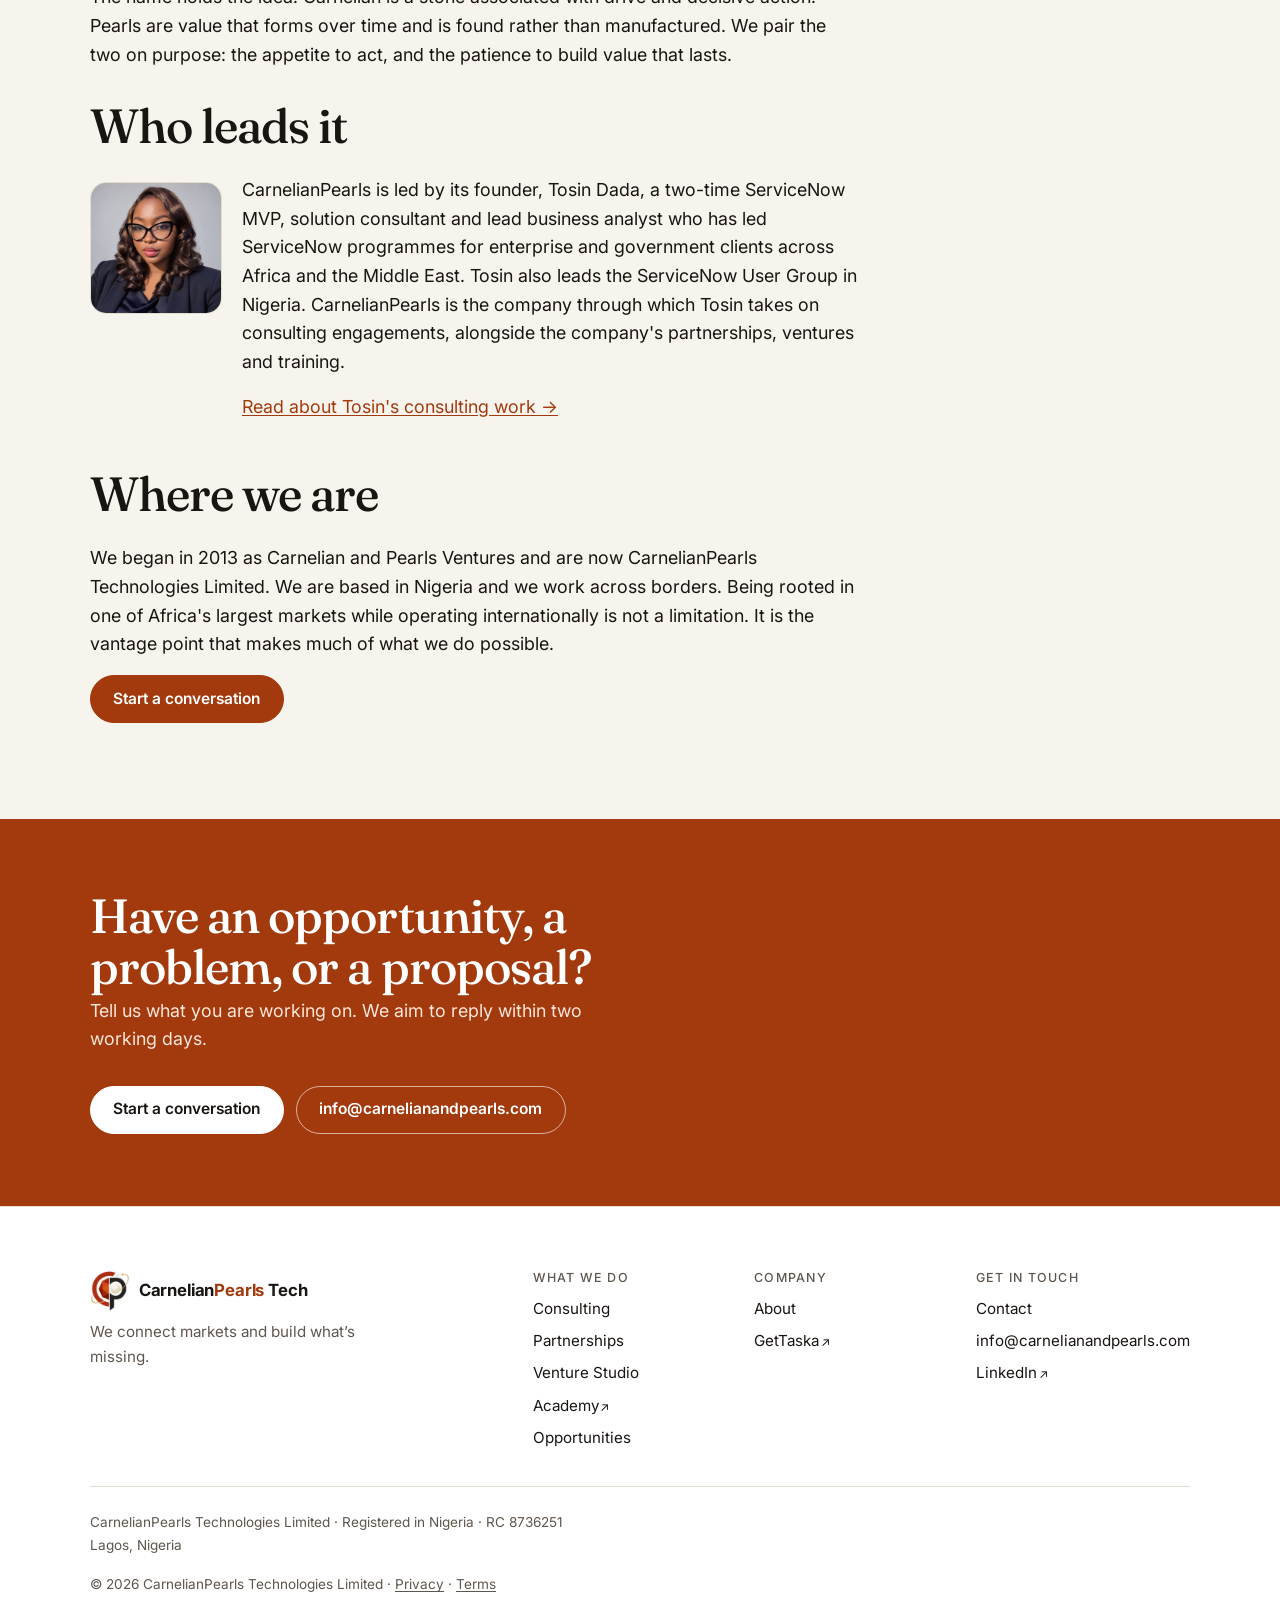
==== commit eb8ae8e9: "Add headshot to the About page's "Who leads it" section Photo sits beside the founder paragraph on w" ====
--- a/about/index.html
+++ b/about/index.html
@@ -106,8 +106,13 @@
           <h2 id="think-heading">How we think</h2>
           <p>The name holds the idea. Carnelian is a stone associated with drive and decisive action. Pearls are value that forms over time and is found rather than manufactured. We pair the two on purpose: the appetite to act, and the patience to build value that lasts.</p>
           <h2>Who leads it</h2>
-          <p>CarnelianPearls is led by its founder, Tosin Dada, a two-time ServiceNow MVP, solution consultant and lead business analyst who has led ServiceNow programmes for enterprise and government clients across Africa and the Middle East. Tosin also leads the ServiceNow User Group in Nigeria. CarnelianPearls is the company through which Tosin takes on consulting engagements, alongside the company's partnerships, ventures and training.</p>
-          <p><a href="../consulting/">Read about Tosin's consulting work &rarr;</a></p>
+          <div class="about-founder">
+            <img class="about-founder__photo" src="../assets/img/tosin-dada.jpg" alt="Tosin Dada, founder of CarnelianPearls" width="720" height="720" loading="lazy">
+            <div>
+              <p>CarnelianPearls is led by its founder, Tosin Dada, a two-time ServiceNow MVP, solution consultant and lead business analyst who has led ServiceNow programmes for enterprise and government clients across Africa and the Middle East. Tosin also leads the ServiceNow User Group in Nigeria. CarnelianPearls is the company through which Tosin takes on consulting engagements, alongside the company's partnerships, ventures and training.</p>
+              <p><a href="../consulting/">Read about Tosin's consulting work &rarr;</a></p>
+            </div>
+          </div>
 
           <h2>Where we are</h2>
           <p>We began in 2013 as Carnelian and Pearls Ventures and are now CarnelianPearls Technologies Limited. We are based in Nigeria and we work across borders. Being rooted in one of Africa's largest markets while operating internationally is not a limitation. It is the vantage point that makes much of what we do possible.</p>
--- a/assets/css/styles.css
+++ b/assets/css/styles.css
@@ -926,3 +926,20 @@
     border-left: 2px solid var(--line);
   }
 }
+
+/* About page: founder headshot beside the "Who leads it" text */
+.about-founder { display: flex; gap: 1.25rem; align-items: flex-start; }
+.about-founder__photo {
+  flex: 0 0 auto;
+  width: 132px;
+  height: 132px;
+  object-fit: cover;
+  border-radius: 16px;
+  border: 1px solid var(--line);
+  margin-top: 0.35rem;
+}
+.about-founder p:first-child { margin-top: 0; }
+@media (max-width: 520px) {
+  .about-founder { flex-direction: column; gap: 1rem; }
+  .about-founder__photo { width: 120px; height: 120px; margin-top: 0; }
+}
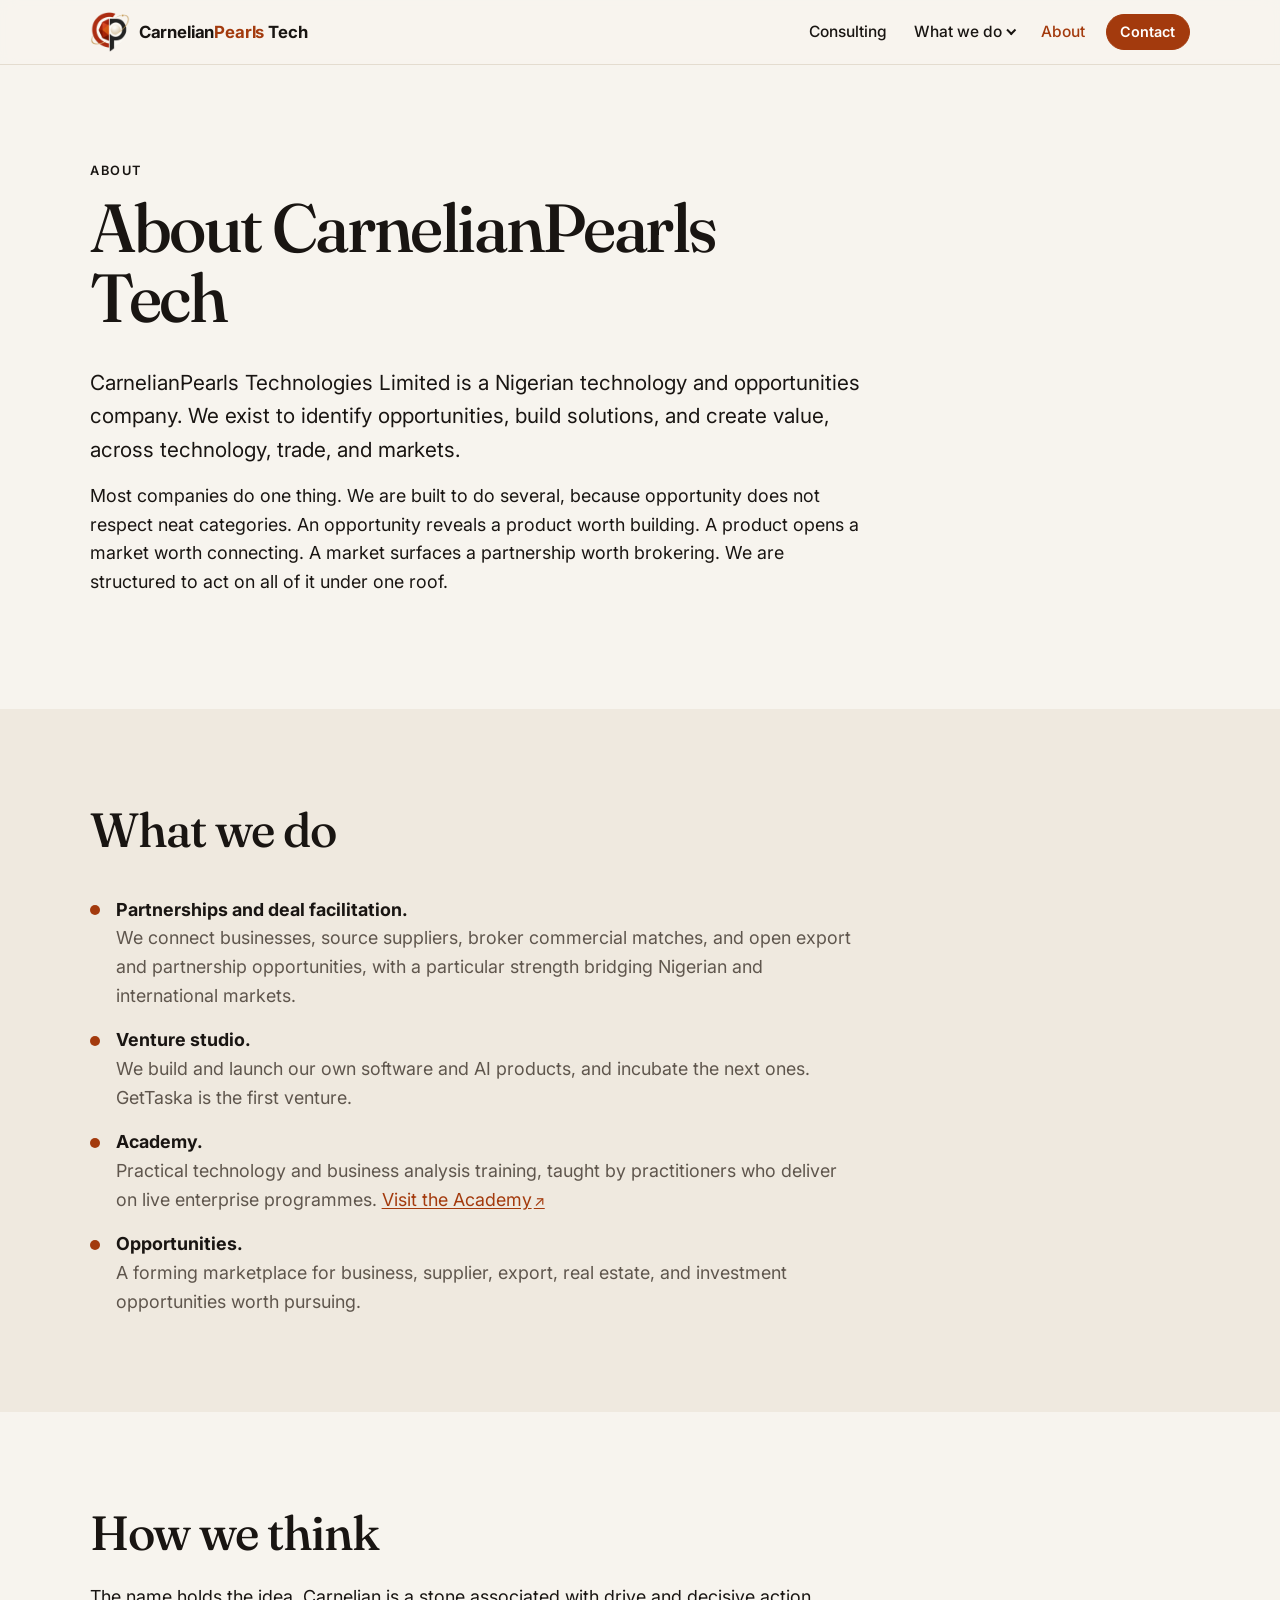
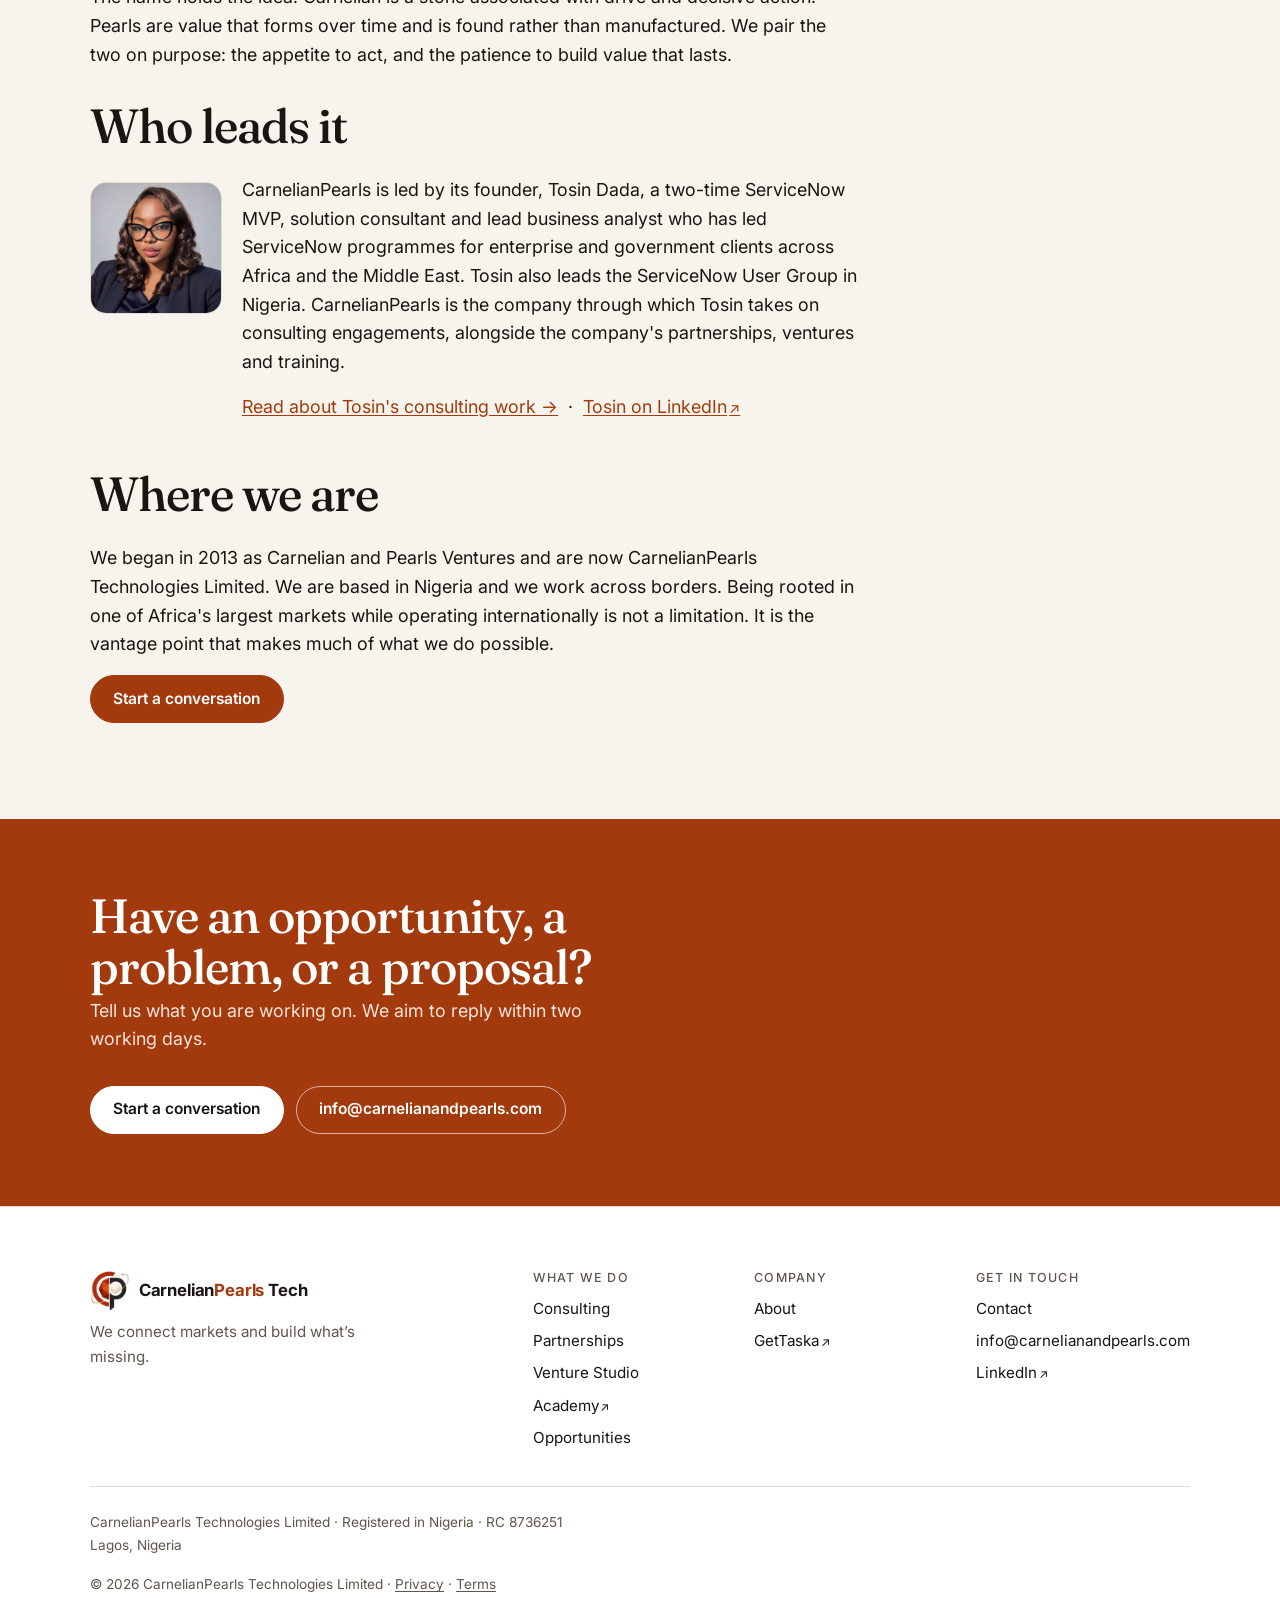
==== commit b5de8fba: "Homepage founder section: photo, personal LinkedIn, link to consulting - Adds Tosin's headshot besid" ====
--- a/about/index.html
+++ b/about/index.html
@@ -110,7 +110,7 @@
             <img class="about-founder__photo" src="../assets/img/tosin-dada.jpg" alt="Tosin Dada, founder of CarnelianPearls" width="720" height="720" loading="lazy">
             <div>
               <p>CarnelianPearls is led by its founder, Tosin Dada, a two-time ServiceNow MVP, solution consultant and lead business analyst who has led ServiceNow programmes for enterprise and government clients across Africa and the Middle East. Tosin also leads the ServiceNow User Group in Nigeria. CarnelianPearls is the company through which Tosin takes on consulting engagements, alongside the company's partnerships, ventures and training.</p>
-              <p><a href="../consulting/">Read about Tosin's consulting work &rarr;</a></p>
+              <p><a href="../consulting/">Read about Tosin's consulting work &rarr;</a> &nbsp;&middot;&nbsp; <a class="ext" href="https://www.linkedin.com/in/tosindada/" target="_blank" rel="noopener">Tosin on LinkedIn</a></p>
             </div>
           </div>
 
--- a/assets/css/styles.css
+++ b/assets/css/styles.css
@@ -784,6 +784,17 @@
 .founder__role { font-weight: 600; color: var(--muted); font-size: 0.95rem; margin-bottom: 1rem; }
 .founder__bio p { color: var(--muted); }
 .founder__creds { list-style: none; margin: 0 0 1.25rem; padding: 0; display: grid; gap: 0.35rem; }
+.founder__head { display: flex; align-items: center; gap: 1rem; margin-bottom: 1rem; }
+.founder__head .founder__role { margin-bottom: 0; }
+.founder__photo {
+  flex: 0 0 auto;
+  width: 84px;
+  height: 84px;
+  object-fit: cover;
+  border-radius: 50%;
+  border: 2px solid var(--gold);
+}
+.founder__links { display: flex; flex-wrap: wrap; align-items: center; gap: 0.75rem 1.25rem; }
 
 /* Who we work with */
 .doors { list-style: none; margin: 0; padding: 0; display: grid; gap: 0 2.5rem; grid-template-columns: 1fr; }
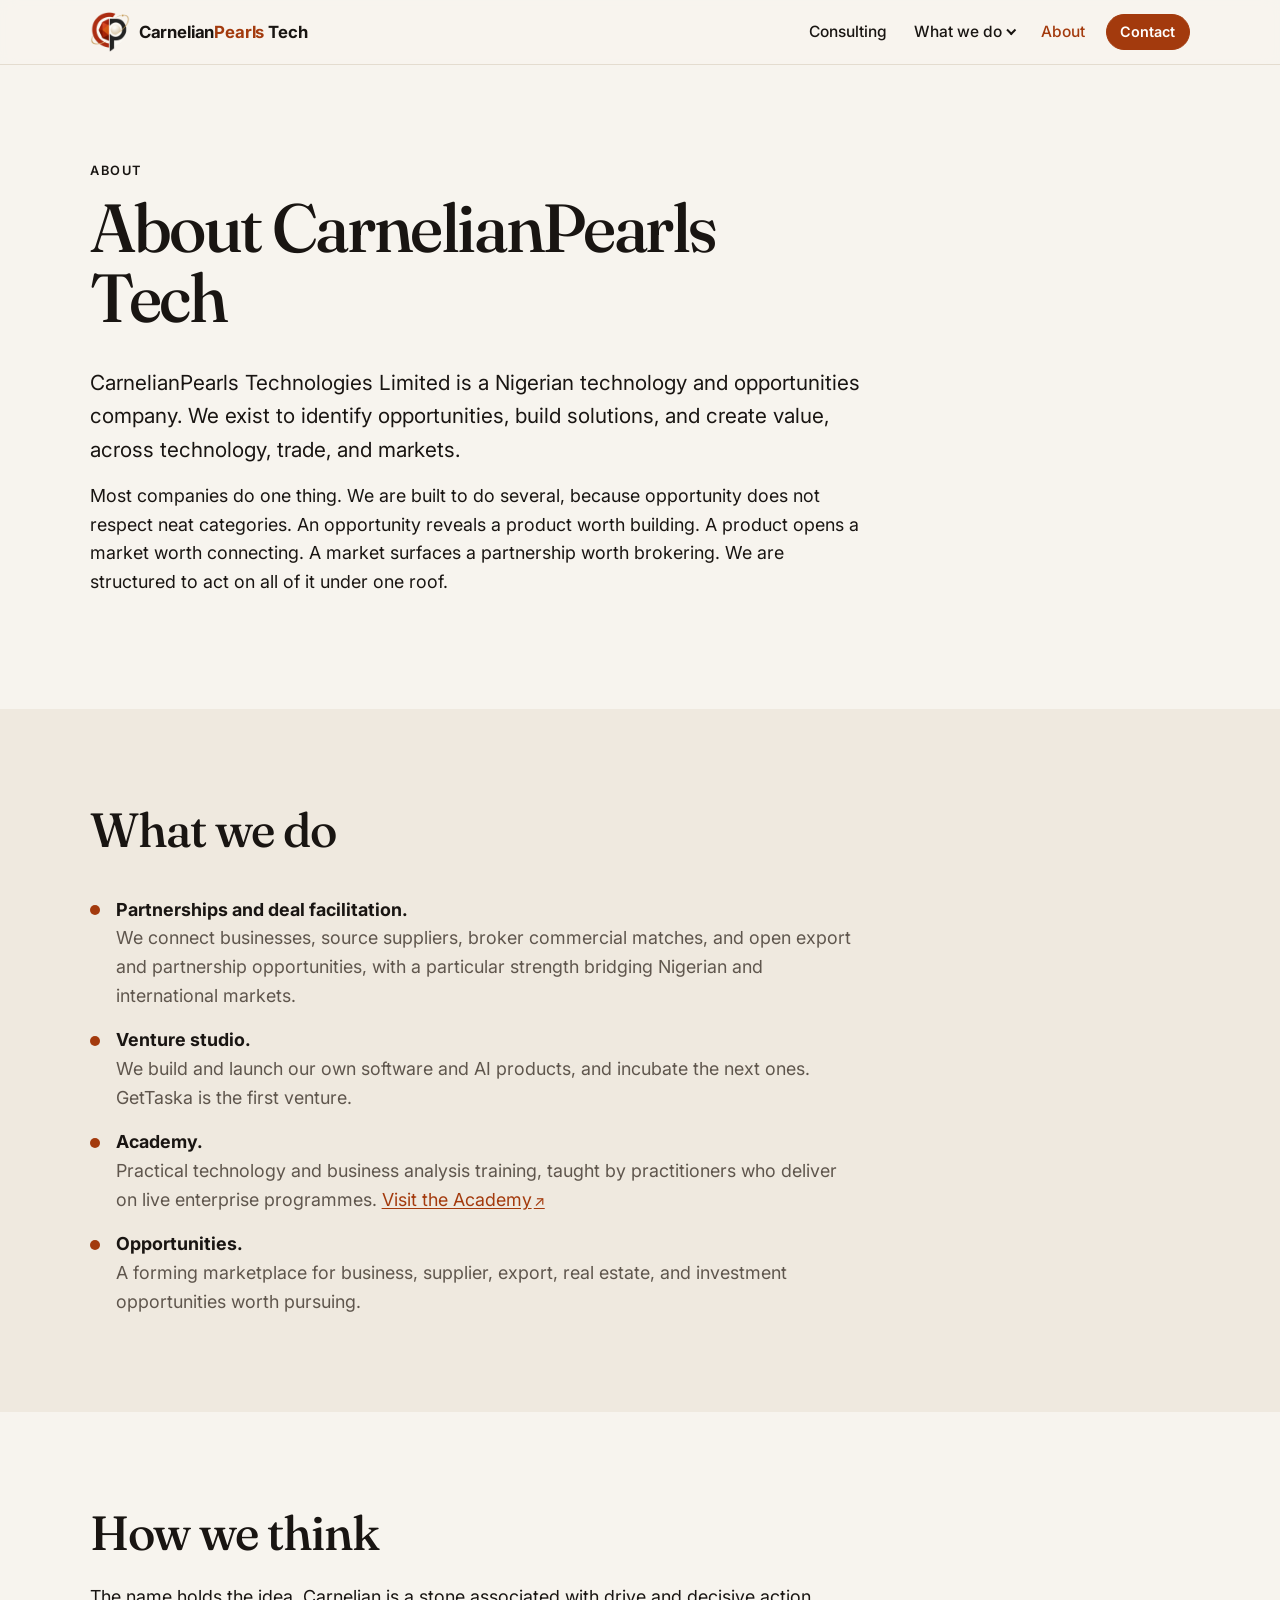
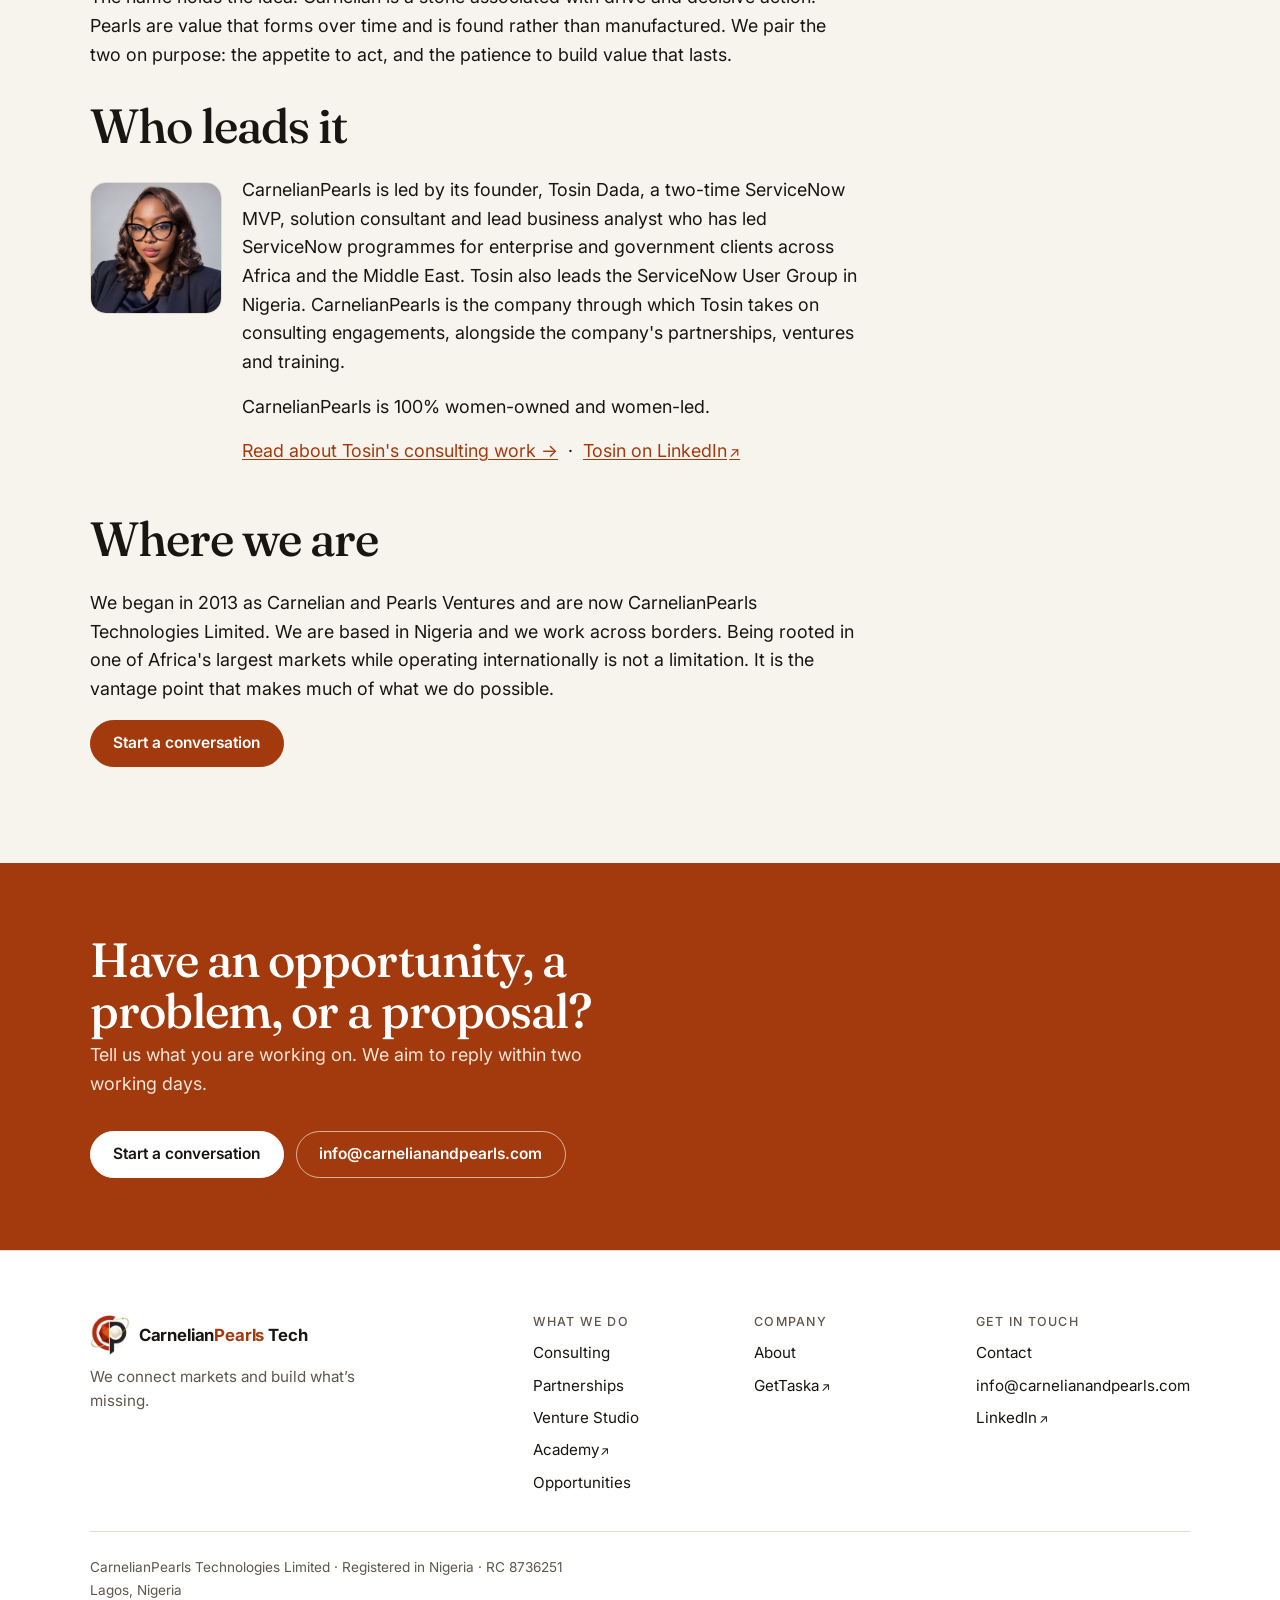
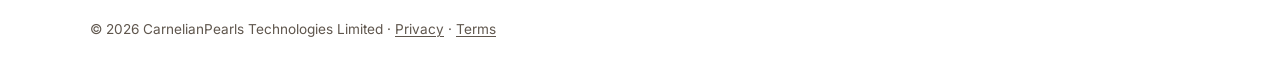
==== commit b78c4528: "State that CarnelianPearls is women-owned and women-led Ownership is 80% Tosin Dada and 20% her sist" ====
--- a/about/index.html
+++ b/about/index.html
@@ -110,6 +110,7 @@
             <img class="about-founder__photo" src="../assets/img/tosin-dada.jpg" alt="Tosin Dada, founder of CarnelianPearls" width="720" height="720" loading="lazy">
             <div>
               <p>CarnelianPearls is led by its founder, Tosin Dada, a two-time ServiceNow MVP, solution consultant and lead business analyst who has led ServiceNow programmes for enterprise and government clients across Africa and the Middle East. Tosin also leads the ServiceNow User Group in Nigeria. CarnelianPearls is the company through which Tosin takes on consulting engagements, alongside the company's partnerships, ventures and training.</p>
+              <p>CarnelianPearls is 100% women-owned and women-led.</p>
               <p><a href="../consulting/">Read about Tosin's consulting work &rarr;</a> &nbsp;&middot;&nbsp; <a class="ext" href="https://www.linkedin.com/in/tosindada/" target="_blank" rel="noopener">Tosin on LinkedIn</a></p>
             </div>
           </div>
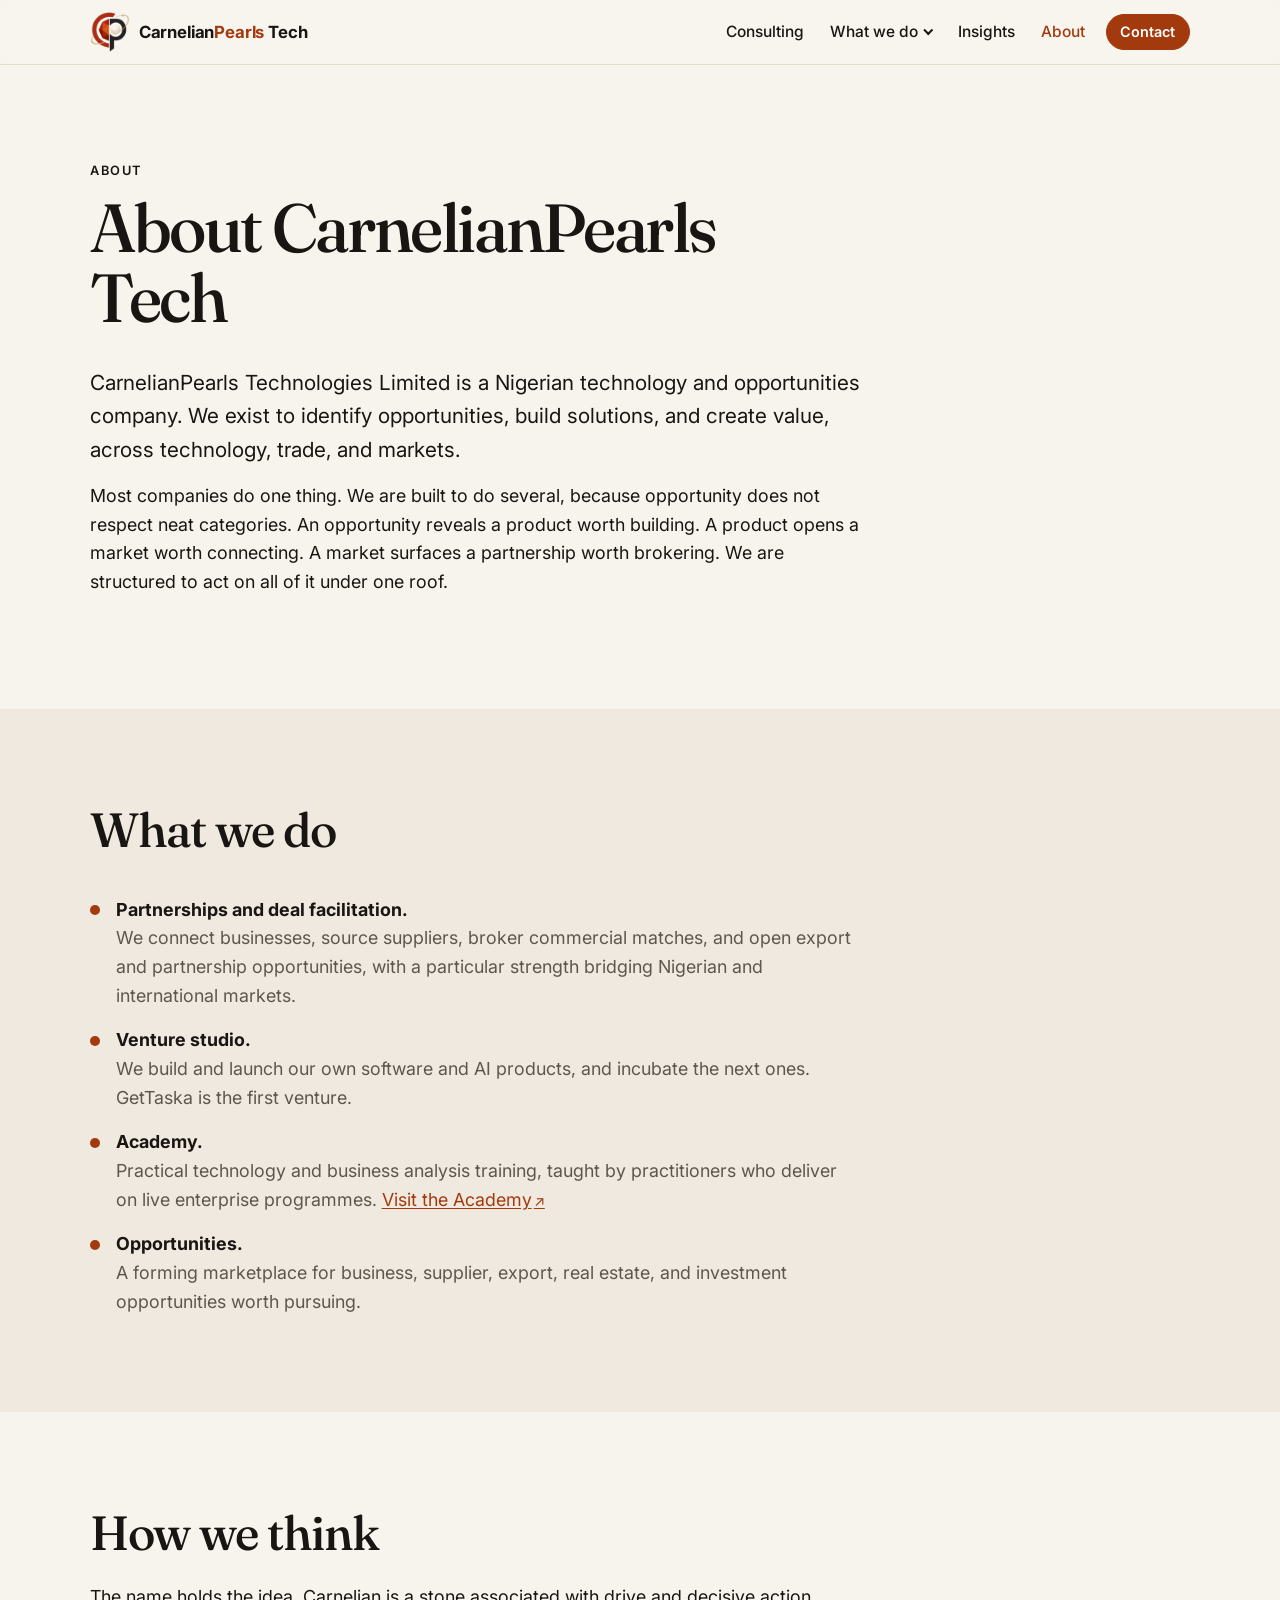
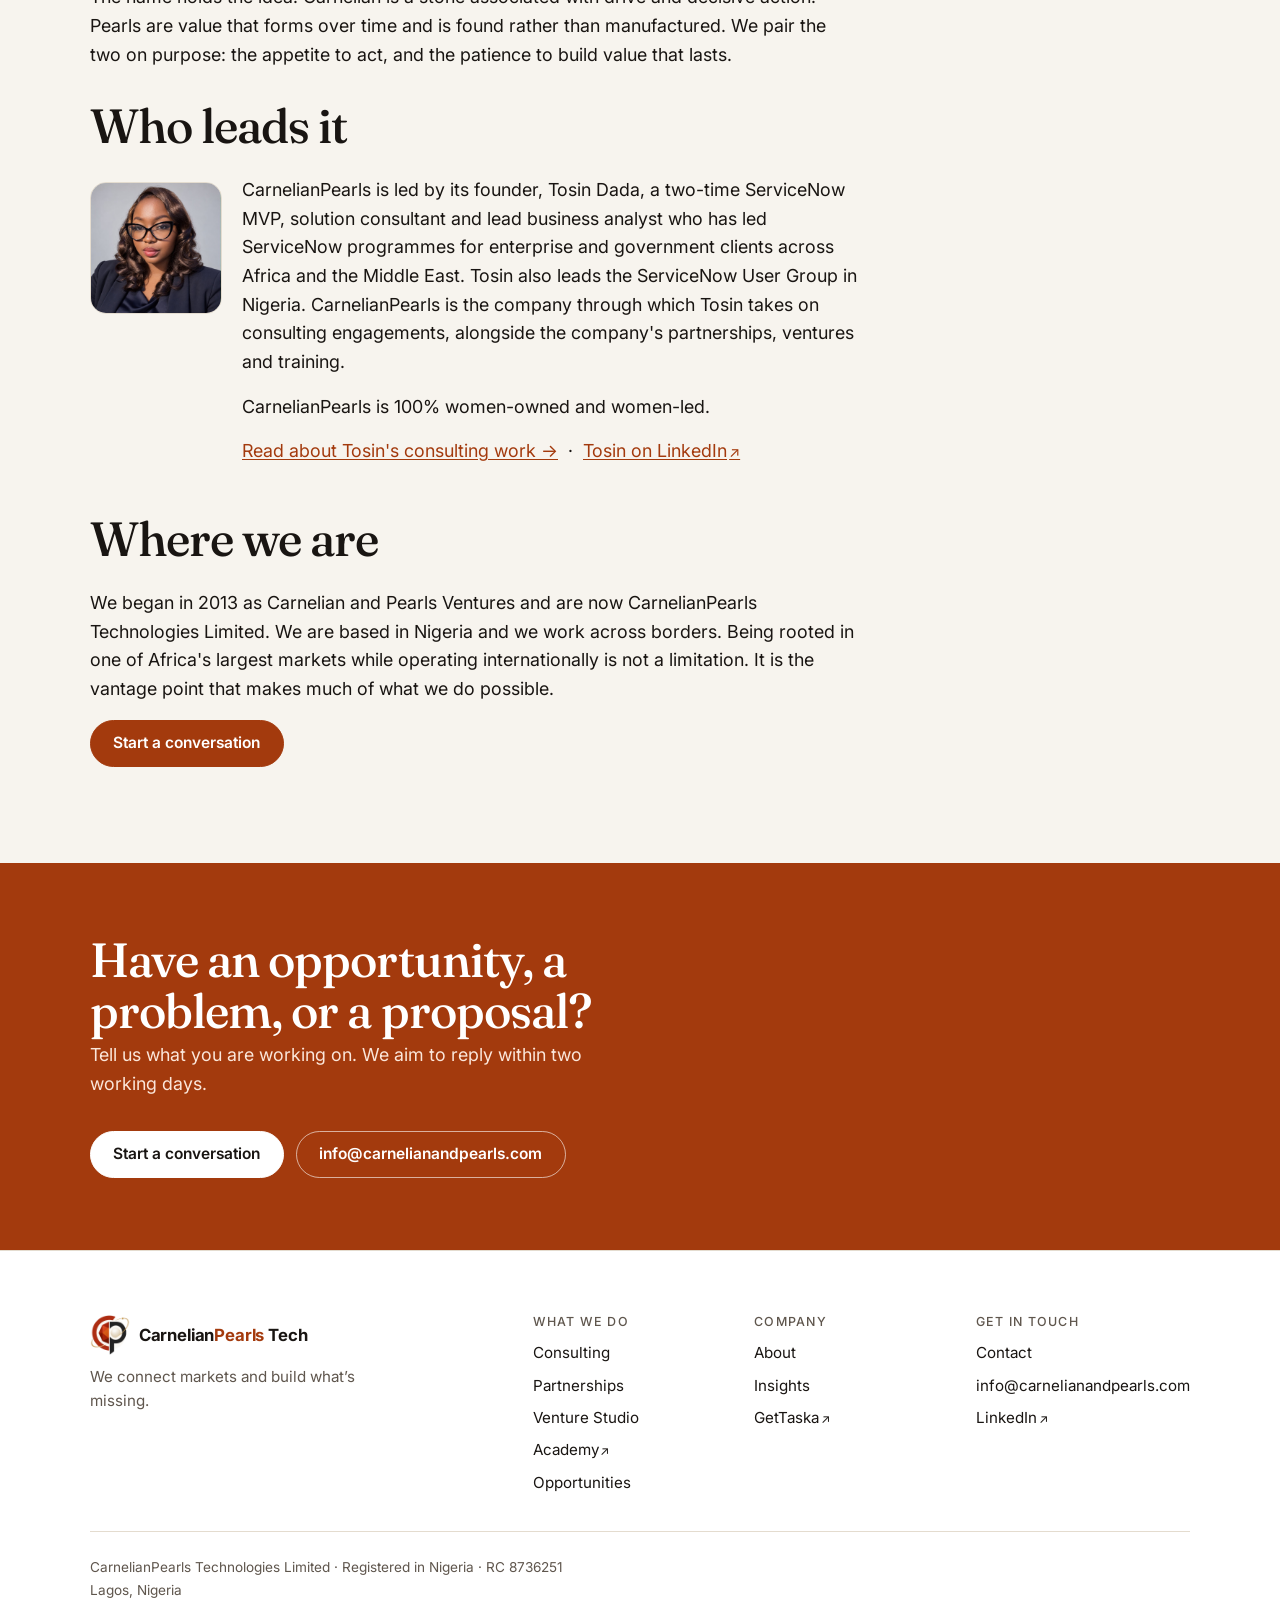
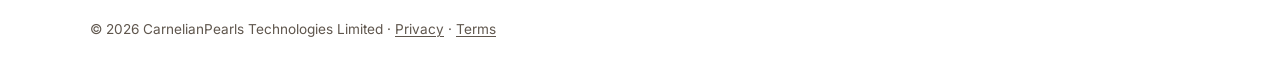
==== commit 730010db: "Launch Insights with two posts by Tosin Dada New /insights/ section on the site shell: an index plus" ====
--- a/about/index.html
+++ b/about/index.html
@@ -58,6 +58,7 @@
                 <li><a class="nav__link" href="../opportunities/">Opportunities <span class="pill">Soon</span></a></li>
               </ul>
             </li>
+            <li><a class="nav__link" href="../insights/">Insights</a></li>
             <li><a class="nav__link" href="../about/" aria-current="page">About</a></li>
           </ul>
         </nav>
@@ -166,6 +167,7 @@
             <h3>Company</h3>
             <ul>
               <li><a href="../about/">About</a></li>
+              <li><a href="../insights/">Insights</a></li>
               <li><a class="ext" href="https://gettaska.com" target="_blank" rel="noopener">GetTaska</a></li>
             </ul>
           </div>
--- a/assets/css/styles.css
+++ b/assets/css/styles.css
@@ -954,3 +954,26 @@
   .about-founder { flex-direction: column; gap: 1rem; }
   .about-founder__photo { width: 120px; height: 120px; margin-top: 0; }
 }
+
+/* ==========================================================================
+   23. Insights (index and articles)
+   ========================================================================== */
+.post-list { list-style: none; margin: 2.5rem 0 0; padding: 0; max-width: var(--maxw-text); }
+.post-list__item { border-top: 1px solid var(--line); }
+.post-list__item:last-child { border-bottom: 1px solid var(--line); }
+.post-list__item a { display: grid; gap: 0.35rem; padding: 1.5rem 0; color: var(--ink); text-decoration: none; }
+.post-list__meta { font-size: 0.85rem; color: var(--muted); }
+.post-list__title { font-family: var(--font-serif); font-size: clamp(1.3rem, 1.1rem + 0.8vw, 1.7rem); line-height: 1.2; }
+.post-list__summary { color: var(--muted); }
+.post-list__item a:hover .post-list__title { color: var(--carnelian); }
+
+.post .eyebrow a { color: inherit; text-decoration: none; }
+.post-meta { display: flex; align-items: center; gap: 0.75rem; margin: 0 0 1.5rem; font-size: 0.9rem; color: var(--muted); line-height: 1.4; }
+.post-meta a { color: var(--ink); font-weight: 600; text-decoration: none; }
+.post-meta__photo { width: 44px; height: 44px; border-radius: 50%; object-fit: cover; border: 1px solid var(--line); }
+.post h2 { margin-top: 2.25rem; }
+.post-cta { margin-top: 3rem; padding: 1.5rem; background: var(--pearl); border: 1px solid var(--line); border-radius: 16px; }
+.post-cta p { margin-top: 0; }
+
+/* Visible editing notes in unpublished drafts. Remove before publishing. */
+.draft-note { background: #FFF3C4; border-left: 4px solid #D9A400; padding: 0.75rem 1rem; font-size: 0.95rem; }
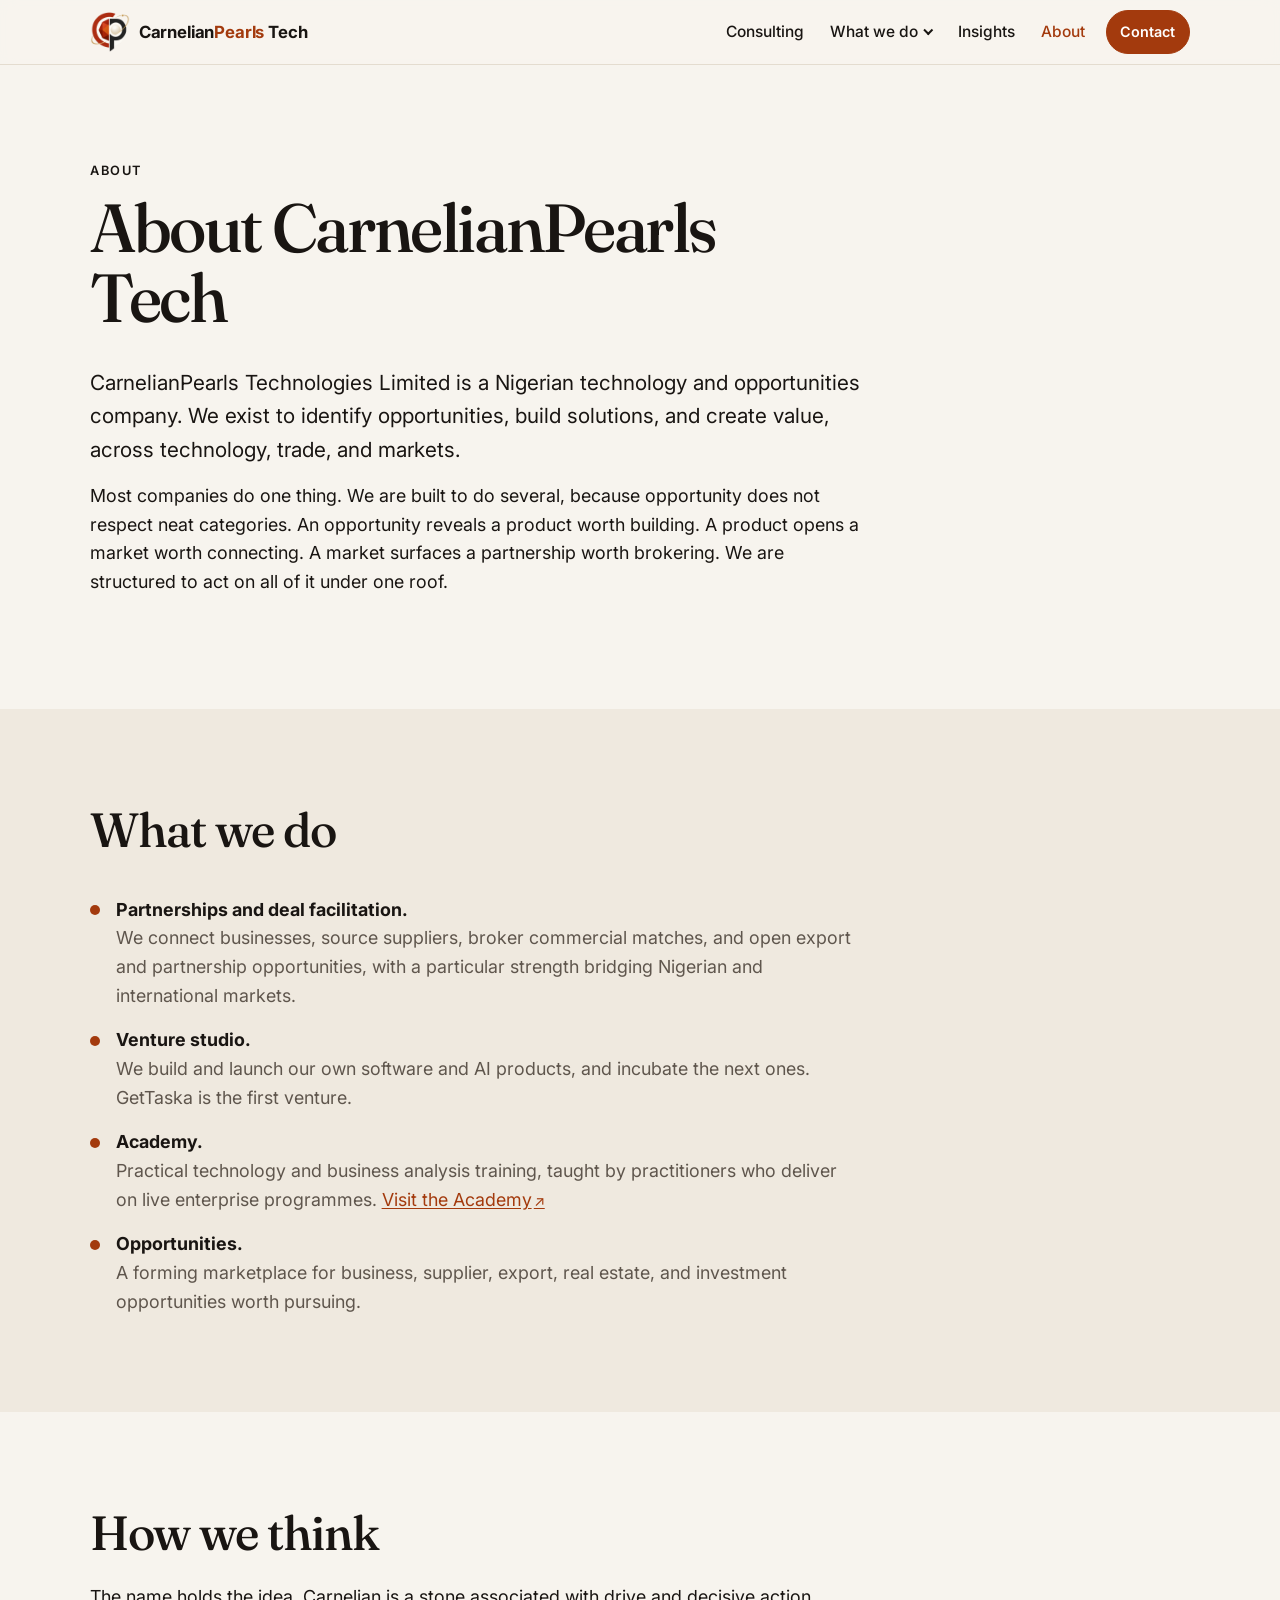
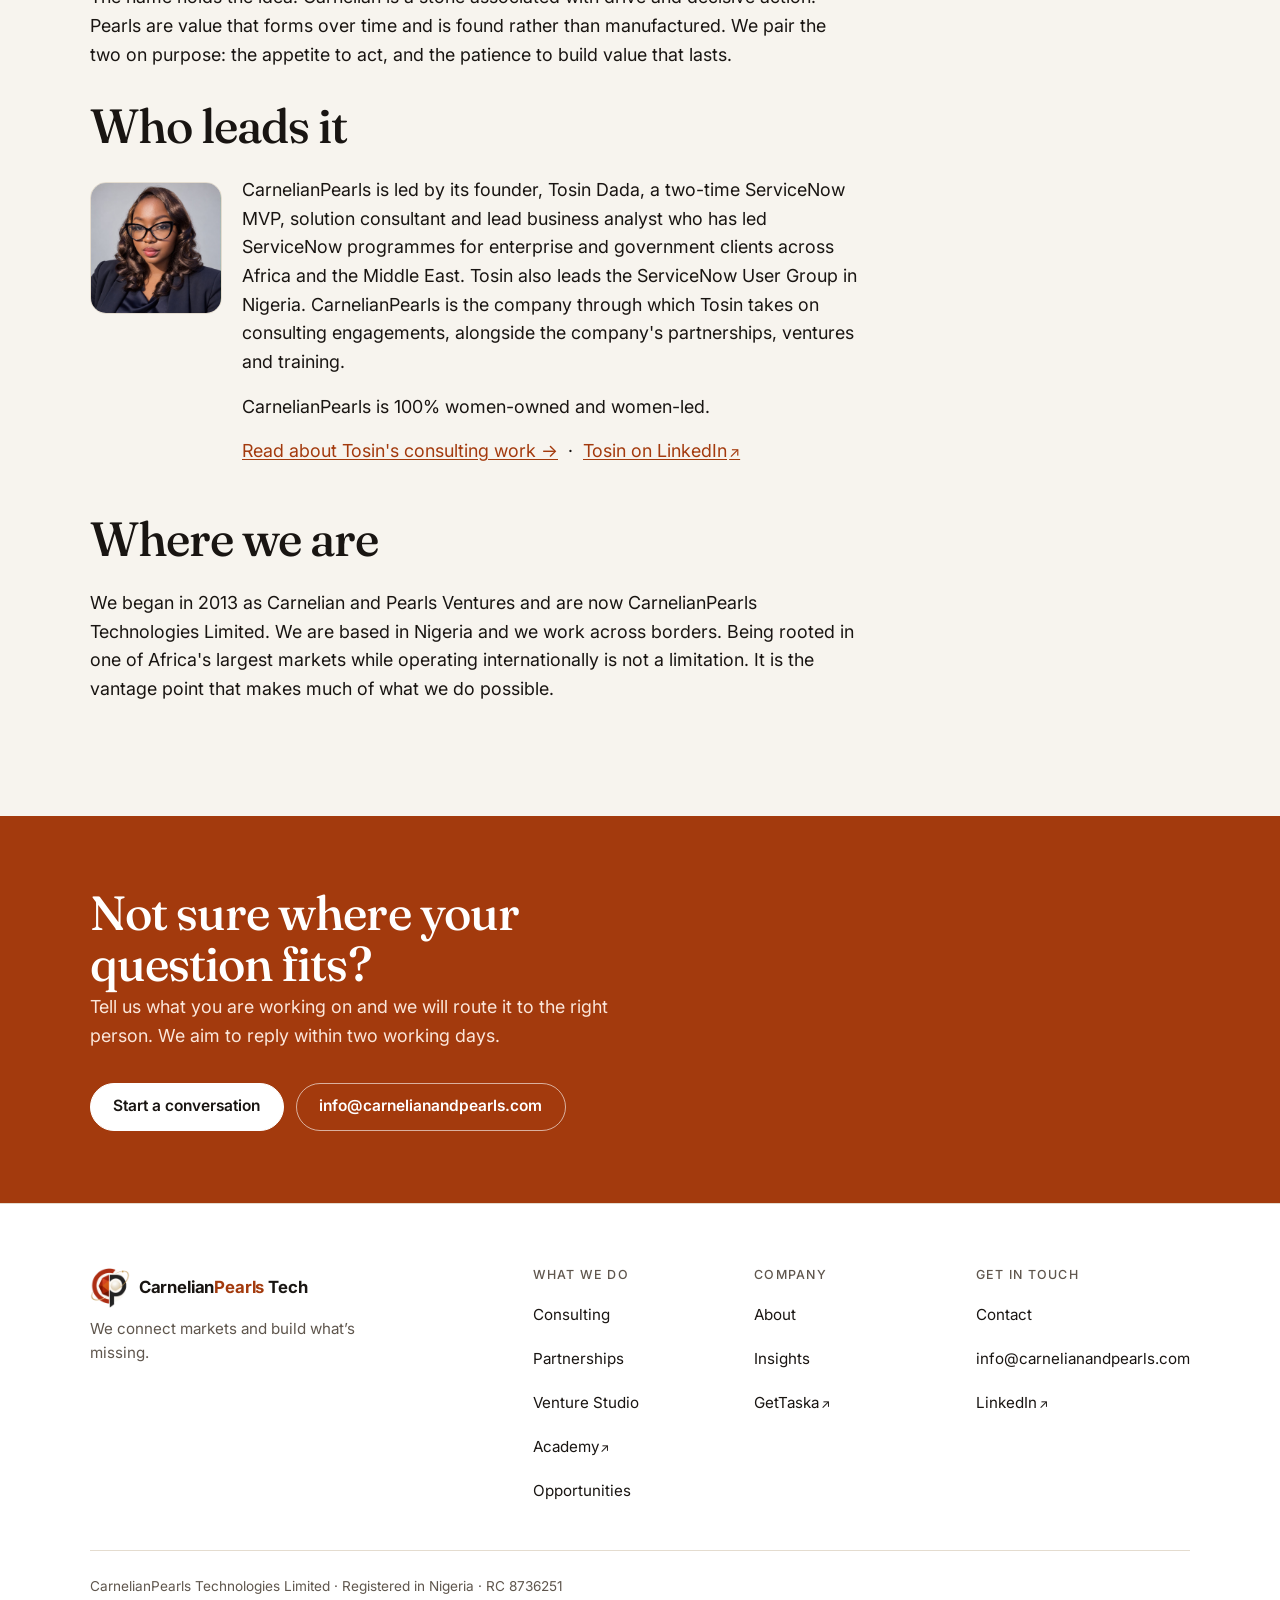
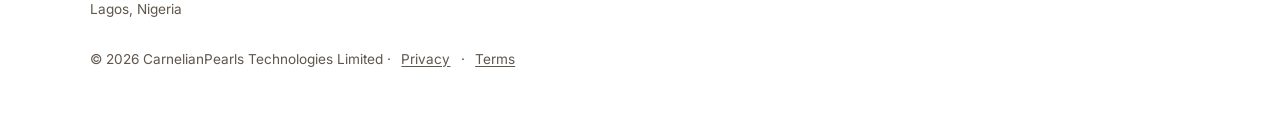
==== commit d84cefec: "UX review fixes: heading overflow, contact topic preselect, page-specific CTAs, examples, stats, nex" ====
--- a/about/index.html
+++ b/about/index.html
@@ -118,9 +118,6 @@
 
           <h2>Where we are</h2>
           <p>We began in 2013 as Carnelian and Pearls Ventures and are now CarnelianPearls Technologies Limited. We are based in Nigeria and we work across borders. Being rooted in one of Africa's largest markets while operating internationally is not a limitation. It is the vantage point that makes much of what we do possible.</p>
-          <div class="btn-row">
-            <a class="btn btn--primary" href="../contact/">Start a conversation</a>
-          </div>
         </div>
       </div>
     </section>
@@ -129,8 +126,8 @@
     <section class="cta-band" aria-labelledby="cta-heading">
       <div class="container">
         <div class="cta-band__text">
-          <h2 id="cta-heading">Have an opportunity, a problem, or a proposal?</h2>
-          <p>Tell us what you are working on. We aim to reply within two working days.</p>
+          <h2 id="cta-heading">Not sure where your question fits?</h2>
+          <p>Tell us what you are working on and we will route it to the right person. We aim to reply within two working days.</p>
         </div>
         <div class="btn-row">
           <a class="btn btn--primary" href="../contact/">Start a conversation</a>
--- a/assets/css/styles.css
+++ b/assets/css/styles.css
@@ -200,6 +200,7 @@
   align-items: center;
   gap: 0.4rem;
   padding: 0.5rem 0.7rem;
+  min-height: 44px;
   border-radius: 8px;
   color: var(--ink);
   text-decoration: none;
@@ -211,14 +212,14 @@
 
 .pill {
   display: inline-block;
-  font-size: 0.65rem;
+  font-size: 0.78rem;
   font-weight: 700;
-  letter-spacing: 0.06em;
+  letter-spacing: 0.05em;
   text-transform: uppercase;
   color: var(--carnelian-dark);
   background: color-mix(in srgb, var(--carnelian) 14%, var(--surface));
   border: 1px solid color-mix(in srgb, var(--carnelian) 30%, var(--line));
-  padding: 0.1rem 0.4rem;
+  padding: 0.15rem 0.5rem;
   border-radius: 999px;
   line-height: 1.4;
 }
@@ -279,7 +280,7 @@
 .btn--primary:hover { background: var(--carnelian-dark); border-color: var(--carnelian-dark); color: #fff; }
 .btn--secondary { background: transparent; color: var(--ink); border-color: var(--line); }
 .btn--secondary:hover { border-color: var(--carnelian); color: var(--carnelian-dark); background: var(--surface); }
-.btn--small { padding: 0.5rem 0.85rem; font-size: 0.9rem; }
+.btn--small { padding: 0.5rem 0.85rem; font-size: 0.9rem; min-height: 44px; }
 .btn--block { width: 100%; }
 
 .btn-row { display: flex; flex-wrap: wrap; gap: 0.75rem; }
@@ -499,8 +500,8 @@
   color: var(--muted);
   margin: 0 0 0.75rem;
 }
-.footer__col ul { list-style: none; margin: 0; padding: 0; display: grid; gap: 0.5rem; }
-.footer__col a { color: var(--ink); text-decoration: none; }
+.footer__col ul { list-style: none; margin: 0; padding: 0; display: grid; gap: 0; }
+.footer__col a { color: var(--ink); text-decoration: none; display: inline-flex; align-items: center; min-height: 44px; }
 .footer__col a:hover { color: var(--carnelian-dark); text-decoration: underline; }
 .footer__legal {
   margin-top: 2.25rem;
@@ -510,7 +511,7 @@
   font-size: 0.85rem;
   line-height: 1.7;
 }
-.footer__legal a { color: var(--muted); }
+.footer__legal a { color: var(--muted); display: inline-block; padding: 0.7rem 0.4rem; }
 .footer__legal a:hover { color: var(--carnelian-dark); }
 .ext::after { content: "\2197"; font-size: 0.8em; margin-left: 0.15em; }
 
@@ -702,7 +703,7 @@
 .now__name { display: block; font-weight: 600; font-size: 1.05rem; }
 .now__meta { display: block; font-size: 0.9rem; color: #D8C9B6; }
 .tag {
-  flex: 0 0 auto; font-size: 0.72rem; font-weight: 700; letter-spacing: 0.06em; text-transform: uppercase;
+  flex: 0 0 auto; font-size: 0.8rem; font-weight: 700; letter-spacing: 0.06em; text-transform: uppercase;
   border-radius: 999px; padding: 0.3rem 0.65rem; white-space: nowrap;
 }
 .tag--live { background: #DDF2E5; color: #1C5435; }
@@ -977,3 +978,20 @@
 
 /* Visible editing notes in unpublished drafts. Remove before publishing. */
 .draft-note { background: #FFF3C4; border-left: 4px solid #D9A400; padding: 0.75rem 1rem; font-size: 0.95rem; }
+
+/* --- UX review fixes --- */
+h1 { overflow-wrap: anywhere; hyphens: auto; }
+.field select { text-overflow: ellipsis; min-width: 0; }
+.feature__motif .phone { border-radius: 36px; height: 430px; }
+.stat-row { display: grid; gap: 0.25rem; margin: 0 0 0.6rem; }
+.stat-big { font-family: var(--font-serif, inherit); font-size: clamp(2rem, 1.4rem + 2.4vw, 3rem); line-height: 1; font-weight: 700; color: var(--carnelian); letter-spacing: -0.03em; display: block; margin-bottom: 0.4rem; }
+.stat-big small { font-size: 0.45em; font-weight: 600; color: var(--muted); letter-spacing: 0; margin-left: 0.3em; }
+.examples { list-style: none; margin: 0; padding: 0; display: grid; gap: 1rem; }
+.examples li { border-left: 3px solid var(--gold); padding: 0.2rem 0 0.2rem 1rem; }
+.examples strong { display: block; }
+.post-end { margin-top: 3rem; padding-top: 2rem; border-top: 1px solid var(--line); display: grid; gap: 1.5rem; }
+.post-end__next a { display: block; text-decoration: none; padding: 1rem 1.2rem; border: 1px solid var(--line); border-radius: 12px; }
+.post-end__next a:hover { border-color: var(--carnelian); }
+.post-end__label { display: block; font-size: 0.8rem; letter-spacing: 0.08em; text-transform: uppercase; color: var(--muted); margin-bottom: 0.3rem; }
+.post-end__title { font-weight: 600; color: var(--ink); }
+.btn--light-outline { white-space: normal; overflow-wrap: anywhere; text-align: center; }
